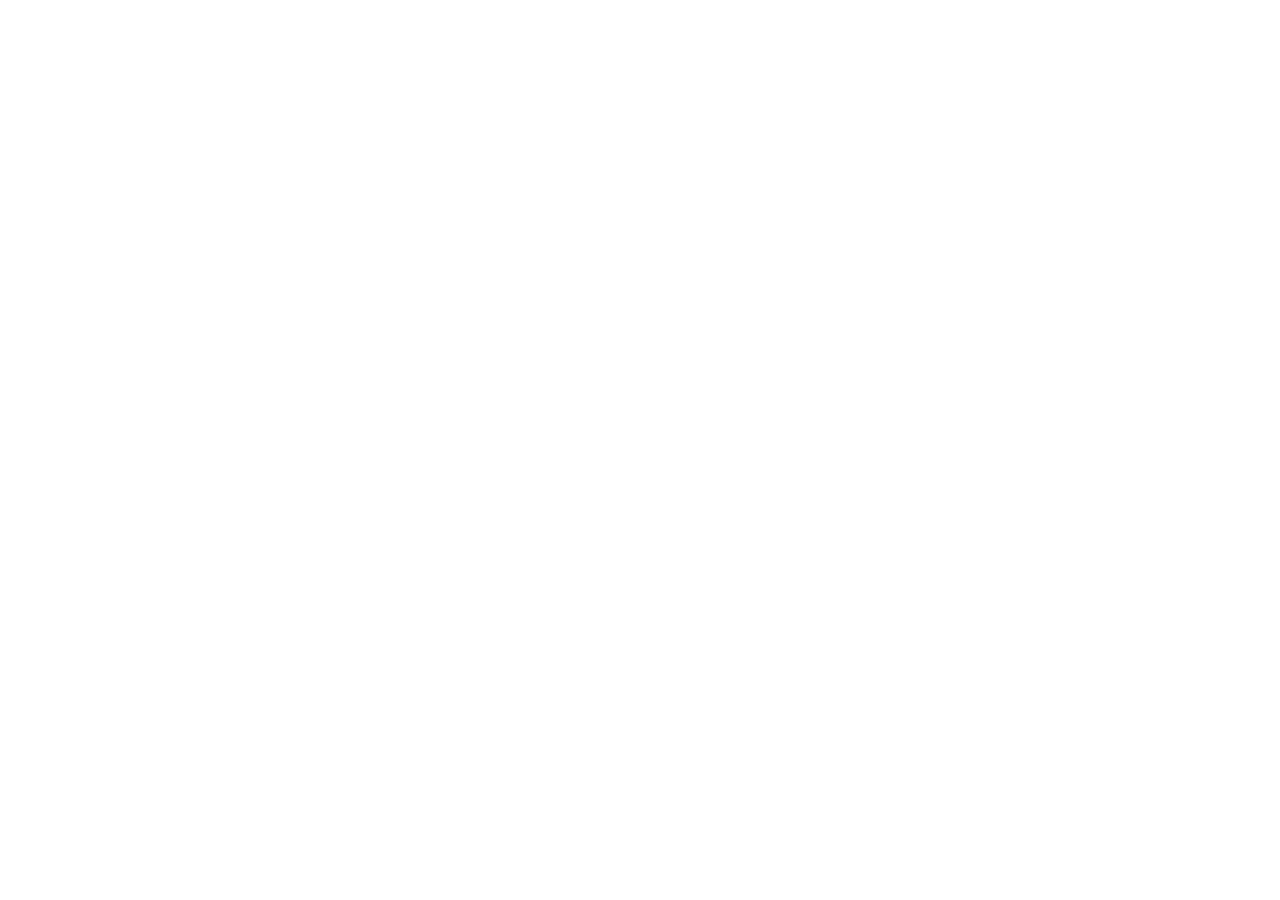
==== docs/study/index.html @ c3af4f69 "Create the Study Desk entry page" ====
<!doctype html>
<html lang="en">
<head>
  <meta charset="utf-8">
  <meta name="viewport" content="width=device-width,initial-scale=1">
  <meta name="referrer" content="strict-origin-when-cross-origin">
  <title>Study Desk · Integem Camp Labs</title>
  <link rel="stylesheet" href="../camp.css">
  <script src="../config.js" defer></script>
  <script type="module" src="../study.js"></script>
</head>
<body class="study">
  <header id="mast"></header>
  <main id="app" tabindex="-1"></main>
  <noscript>Enable JavaScript to open Study Desk. <a href="../">Course home</a></noscript>
</body>
</html>
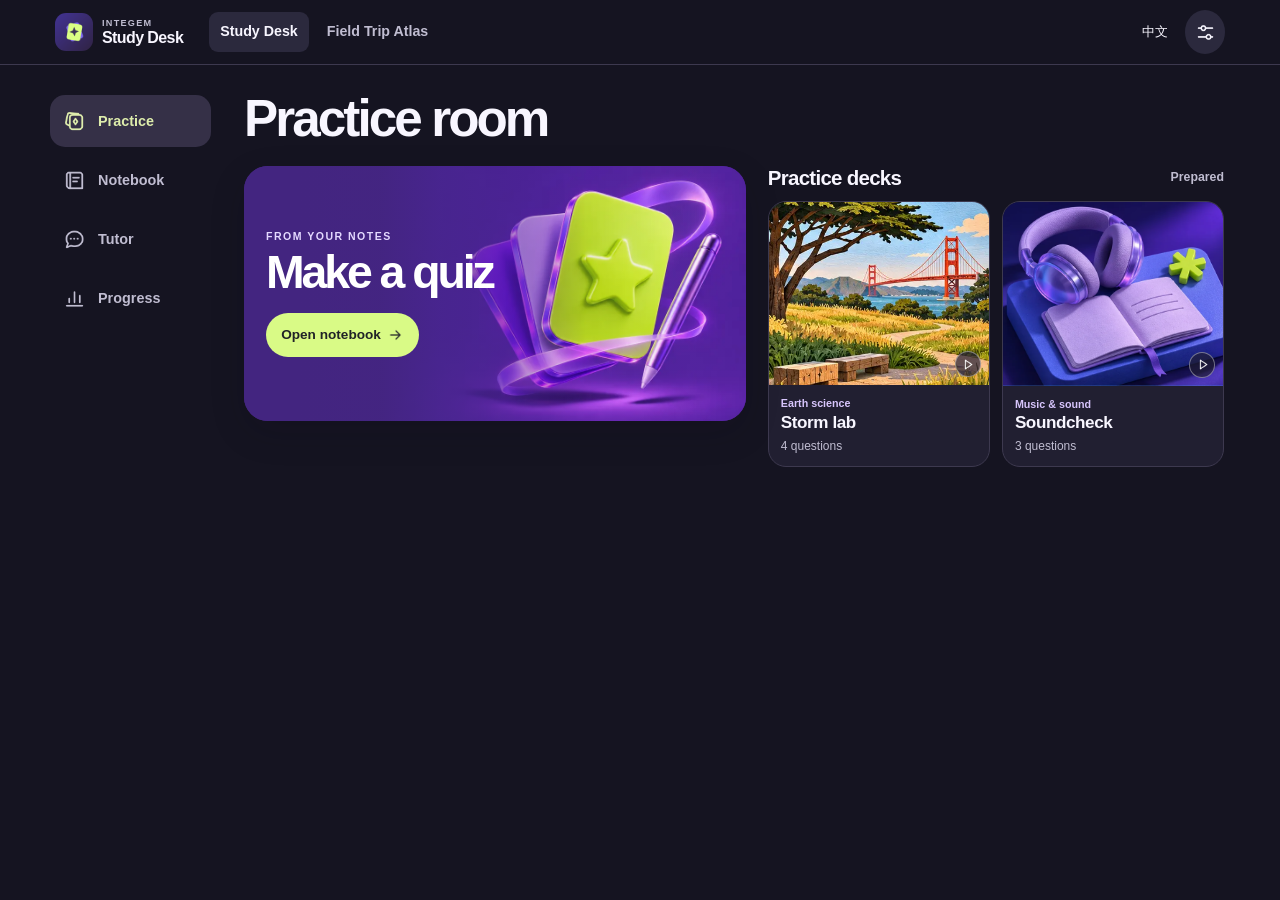
==== commit 265c41dd: "Set up the Study Desk mobile launch page" ====
--- a/docs/study/index.html
+++ b/docs/study/index.html
@@ -2,12 +2,20 @@
 <html lang="en">
 <head>
   <meta charset="utf-8">
-  <meta name="viewport" content="width=device-width,initial-scale=1">
+  <meta name="viewport" content="width=device-width,initial-scale=1,viewport-fit=cover">
   <meta name="referrer" content="strict-origin-when-cross-origin">
   <title>Study Desk · Integem Camp Labs</title>
+  <meta name="theme-color" content="#151421">
+  <meta name="description" content="A notebook, quiz and evidence-based study tutor for teens.">
+  <meta name="apple-mobile-web-app-capable" content="yes">
+  <meta name="apple-mobile-web-app-title" content="Study Desk">
+  <link rel="icon" type="image/png" href="../study-icon-192.png">
+  <link rel="apple-touch-icon" href="../study-icon-192.png">
+  <link rel="manifest" href="../study.webmanifest">
   <link rel="stylesheet" href="../camp.css">
+  <link rel="stylesheet" href="../mobile.css" data-app-style>
   <script src="../config.js" defer></script>
-  <script type="module" src="../study.js"></script>
+  <script type="module" src="../study.js?v=pocket1"></script>
 </head>
 <body class="study">
   <header id="mast"></header>
--- a/docs/camp.css
+++ b/docs/camp.css
@@ -0,0 +1,1429 @@
+* {
+  box-sizing: border-box;
+}
+[hidden] {
+  display: none !important;
+}
+:root {
+  color-scheme: light;
+  --page: #fbfaf8;
+  --panel: #fff;
+  --surface: #f4f3f0;
+  --ink: #24252d;
+  --muted: #575b66;
+  --line: #dcdce1;
+  --accent: #b6324c;
+  --on-accent: #fff;
+  --tint: #fceaf0;
+  --field: #fff;
+  --display: Inter, Geist, "Segoe UI", "Helvetica Neue", Arial, sans-serif;
+  --shadow: 0 5px 24px #2523320b;
+  font-family: var(--display);
+  font-synthesis: none;
+}
+body {
+  margin: 0;
+  background: var(--page);
+  color: var(--ink);
+  font-size: 16px;
+  line-height: 1.5;
+  -webkit-font-smoothing: antialiased;
+}
+body.study {
+  color-scheme: dark;
+  --page: #16171f;
+  --panel: #21232e;
+  --surface: #292b38;
+  --ink: #f6f4ff;
+  --muted: #bab9cd;
+  --line: #404151;
+  --accent: #c7b6ff;
+  --on-accent: #272036;
+  --tint: #383249;
+  --field: #191b24;
+  --shadow: 0 5px 24px #06081314;
+}
+body.travel {
+  --page: #fcfbf8;
+  --surface: #f6f4ef;
+}
+a {
+  color: inherit;
+  text-underline-offset: 0.22em;
+}
+a:hover {
+  text-decoration: underline;
+}
+h1,
+h2,
+h3,
+p,
+figure {
+  margin: 0;
+}
+h1,
+h2,
+h3 {
+  line-height: 1.14;
+  letter-spacing: -0.038em;
+  text-wrap: balance;
+}
+h1 {
+  font-size: clamp(2.6rem, 5.9vw, 5rem);
+  font-weight: 755;
+  letter-spacing: -0.062em;
+}
+h2 {
+  font-size: clamp(1.3rem, 2.1vw, 1.72rem);
+  font-weight: 715;
+}
+h3 {
+  font-size: 1.15rem;
+  font-weight: 685;
+}
+button,
+input,
+textarea,
+select {
+  font: inherit;
+}
+button,
+summary,
+select {
+  cursor: pointer;
+}
+button {
+  min-height: 42px;
+  background: var(--surface);
+  color: var(--ink);
+  border: 1px solid var(--line);
+  border-radius: 11px;
+  padding: 0.55rem 0.95rem;
+  font-size: 0.91rem;
+  font-weight: 620;
+  line-height: 1.25;
+}
+button:enabled:hover {
+  border-color: var(--muted);
+  filter: brightness(0.97);
+}
+button:disabled {
+  cursor: default;
+  opacity: 0.55;
+}
+button.primary,
+.map-add {
+  background: var(--accent);
+  color: var(--on-accent);
+  border-color: transparent;
+}
+button.primary:enabled:hover,
+.map-add:enabled:hover {
+  border-color: transparent;
+  filter: brightness(0.94);
+}
+button.text-btn {
+  background: transparent;
+  border-color: transparent;
+}
+button.text-btn:enabled:hover {
+  border-color: transparent;
+  text-decoration: underline;
+}
+:focus-visible {
+  outline: 3px solid #386dcf;
+  outline-offset: 3px;
+}
+.study :focus-visible {
+  outline-color: #ccbcff;
+}
+input,
+textarea,
+select {
+  color: var(--ink);
+  background: var(--field);
+  border: 1px solid var(--line);
+  border-radius: 11px;
+  min-width: 0;
+  width: 100%;
+  padding: 0.66rem 0.8rem;
+  min-height: 44px;
+  line-height: 1.4;
+  font-size: 1rem;
+}
+textarea {
+  resize: vertical;
+}
+main {
+  max-width: 1232px;
+  margin: 0 auto;
+  padding: 28px 40px 80px;
+}
+main:focus {
+  outline: none;
+}
+#mast {
+  border-bottom: 1px solid var(--line);
+  background: var(--panel);
+}
+.mast-inner {
+  max-width: 1232px;
+  min-height: 68px;
+  padding: 10px 40px;
+  margin: auto;
+  display: flex;
+  align-items: center;
+  gap: 26px;
+}
+.brand,
+.mast-inner nav a,
+.course {
+  text-decoration: none;
+}
+.brand {
+  display: inline-flex;
+  align-items: center;
+  gap: 7px;
+  white-space: nowrap;
+  font-weight: 760;
+  font-size: 1.06rem;
+  letter-spacing: -0.04em;
+}
+.brand:hover,
+.course:hover {
+  text-decoration: none;
+}
+.brand span {
+  font-weight: 510;
+  color: var(--muted);
+}
+.sigil {
+  width: 27px;
+  height: 27px;
+  border-radius: 9px;
+  background: #6451b6;
+  display: inline-grid;
+  place-items: center;
+  transform: rotate(-5deg);
+  margin-right: 2px;
+}
+.sigil::before {
+  content: "";
+  width: 14px;
+  height: 14px;
+  background: #f5f2be;
+  clip-path: polygon(
+    50% 0,
+    64% 34%,
+    100% 50%,
+    64% 63%,
+    50% 100%,
+    36% 63%,
+    0 50%,
+    36% 34%
+  );
+}
+.study .sigil {
+  background: #c1adfb;
+}
+.study .sigil::before {
+  background: #30234b;
+}
+.mast-inner nav {
+  display: flex;
+  align-items: center;
+  gap: 7px;
+}
+.mast-inner nav a {
+  display: flex;
+  align-items: center;
+  min-height: 40px;
+  padding: 5px 11px;
+  font-size: 0.89rem;
+  font-weight: 600;
+  color: var(--muted);
+  border-radius: 9px;
+}
+.mast-inner nav a[aria-current="page"] {
+  color: var(--ink);
+  background: var(--surface);
+}
+.mast-inner nav a:hover {
+  color: var(--ink);
+}
+.toolbar {
+  margin-left: auto;
+  display: flex;
+  align-items: center;
+  gap: 7px;
+}
+.toolbar button {
+  background: transparent;
+  min-height: 40px;
+  padding: 0.45rem 0.85rem;
+}
+.toolbar .language {
+  border-color: transparent;
+}
+.skip {
+  position: absolute;
+  left: 1rem;
+  top: -8rem;
+  z-index: 12;
+  background: var(--panel);
+  padding: 10px;
+}
+.skip:focus {
+  top: 0.5rem;
+}
+.hero {
+  display: grid;
+  grid-template-columns: 1.06fr 1fr;
+  isolation: isolate;
+  position: relative;
+  overflow: hidden;
+  align-items: stretch;
+  min-height: 230px;
+  border-radius: 24px;
+}
+.hero-copy {
+  align-self: center;
+  padding: 32px clamp(24px, 4vw, 56px);
+  z-index: 1;
+}
+.hero .intro {
+  line-height: 1.52;
+  max-width: 32em;
+  margin-top: 12px;
+  font-size: clamp(0.99rem, 1.5vw, 1.13rem);
+}
+.eyebrow,
+.place-meta {
+  font-size: 0.7rem;
+  letter-spacing: 0.13em;
+  font-weight: 730;
+  line-height: 1.4;
+}
+.hero .eyebrow {
+  margin-bottom: 12px;
+}
+.hero-picture {
+  position: relative;
+  min-width: 0;
+  overflow: hidden;
+}
+.hero-image {
+  height: 100%;
+  width: 100%;
+  display: block;
+  position: absolute;
+  inset: 0;
+  object-fit: cover;
+  object-position: center;
+}
+.study-hero {
+  background: #302655;
+  color: #fff;
+}
+.study-hero .eyebrow {
+  color: #d8cbff;
+}
+.study-hero .intro {
+  color: #e3dbf1;
+}
+.study-hero .hero-image {
+  object-position: 50% 54%;
+  mask-image: linear-gradient(90deg, transparent 0, #000 18%);
+}
+.travel-hero {
+  background: #f6ebdd;
+  color: #302820;
+}
+.travel-hero .eyebrow {
+  color: #775138;
+}
+.travel-hero .intro {
+  color: #55483e;
+}
+.travel-hero .hero-image {
+  mask-image: linear-gradient(90deg, transparent 0, #000 15%);
+  object-position: 50% 55%;
+}
+.city-caption {
+  position: absolute;
+  right: 16px;
+  bottom: 12px;
+  color: #fff;
+  background: #292c3de0;
+  border-radius: 20px;
+  padding: 5px 12px;
+  font-size: 0.74rem;
+  font-weight: 650;
+}
+.home-intro {
+  padding: 32px 0 28px;
+}
+.home-intro h1 {
+  color: #292635;
+  font-size: clamp(3rem, 6.5vw, 5.4rem);
+}
+.home-intro .intro {
+  color: var(--muted);
+  font-size: clamp(1rem, 2vw, 1.22rem);
+  max-width: 37em;
+  margin-top: 10px;
+}
+.course-grid {
+  display: grid;
+  grid-template-columns: repeat(2, minmax(0, 1fr));
+  gap: 24px;
+}
+.course {
+  display: flex;
+  flex-direction: column;
+  overflow: hidden;
+  border-radius: 22px;
+  border: 1px solid var(--line);
+  background: var(--panel);
+  box-shadow: var(--shadow);
+  transition: transform 0.18s ease, box-shadow 0.18s ease;
+}
+.course:hover {
+  transform: translateY(-3px);
+  box-shadow: 0 8px 24px #29263518;
+}
+.course-image {
+  aspect-ratio: 2.3;
+  overflow: hidden;
+}
+.course-image img {
+  display: block;
+  width: 100%;
+  height: 100%;
+  object-fit: cover;
+  object-position: 50% 49%;
+}
+.course-copy {
+  padding: 23px 26px 25px;
+  display: grid;
+  gap: 10px;
+  flex: 1;
+}
+.course-copy .eyebrow {
+  color: #6650a0;
+}
+.course.travel .eyebrow {
+  color: #9b4a37;
+}
+.course-copy h2 {
+  font-size: clamp(1.65rem, 3vw, 2.3rem);
+}
+.course-copy > p:not(.eyebrow) {
+  color: var(--muted);
+  max-width: 33em;
+}
+.course-action {
+  display: inline-flex;
+  gap: 9px;
+  align-items: center;
+  align-self: end;
+  font-size: 0.92rem;
+  font-weight: 680;
+  padding-top: 4px;
+}
+.course-action span {
+  font-size: 1.1rem;
+}
+.view-tabs {
+  display: flex;
+  gap: 5px;
+  align-items: center;
+  flex-wrap: wrap;
+}
+.view-tab {
+  display: inline-flex;
+  align-items: center;
+  justify-content: center;
+  gap: 8px;
+  min-height: 43px;
+  background: transparent;
+  border-color: transparent;
+  color: var(--muted);
+  border-radius: 11px;
+  white-space: nowrap;
+}
+.view-tab[aria-pressed="true"] {
+  background: var(--ink);
+  color: var(--panel);
+  border-color: transparent;
+}
+.study .view-tab[aria-pressed="true"] {
+  color: #e6dcff;
+  background: #353044;
+}
+.view-tab:enabled:hover {
+  border-color: var(--line);
+}
+.tab-icon {
+  font-size: 1.08em;
+  line-height: 1;
+  opacity: 0.9;
+}
+.study #app > .view-tabs {
+  margin: 22px 0 16px;
+}
+.study-workspace,
+.atlas-workspace {
+  display: grid;
+  grid-template-columns: repeat(2, minmax(0, 1fr));
+  gap: 20px;
+  align-items: start;
+}
+.study-workspace[data-view="tutor"],
+.study-workspace[data-view="record"] {
+  grid-template-columns: minmax(0, 820px);
+}
+.panel {
+  background: var(--panel);
+  border: 1px solid var(--line);
+  border-radius: 19px;
+  box-shadow: var(--shadow);
+  padding: clamp(18px, 2.6vw, 29px);
+  min-width: 0;
+  scroll-margin-top: 16px;
+}
+.panel > h2 {
+  margin-bottom: 19px;
+}
+.panel > .field,
+.panel > .stack,
+.panel > p.small {
+  margin-bottom: 12px;
+}
+.panel > .actions {
+  margin-top: 14px;
+}
+.stack {
+  display: grid;
+  gap: 12px;
+  align-content: start;
+  min-width: 0;
+}
+.stack > button,
+.panel > button {
+  justify-self: start;
+  margin-right: auto;
+}
+.field {
+  display: flex;
+  flex-direction: column;
+  gap: 7px;
+  min-width: 0;
+  font-weight: 610;
+  font-size: 0.87rem;
+}
+.field textarea,
+.field input,
+.field select {
+  font-weight: 400;
+}
+.field textarea:focus,
+.field input:focus {
+  border-color: var(--accent);
+}
+.actions,
+.row,
+.chips,
+.map-tools,
+.map-detail-actions {
+  display: flex;
+  gap: 8px;
+  align-items: center;
+  flex-wrap: wrap;
+}
+.split {
+  justify-content: space-between;
+}
+.small,
+.muted,
+.notice,
+.place-desc,
+.map-help {
+  color: var(--muted);
+  font-size: 0.91rem;
+  line-height: 1.55;
+}
+.notice {
+  margin-top: 10px;
+  font-weight: 530;
+  overflow-wrap: anywhere;
+}
+.notice:empty {
+  display: none;
+}
+.error {
+  color: #ad2445;
+}
+.study .error {
+  color: #ffa5b9;
+}
+.tag {
+  display: inline-flex;
+  justify-self: start;
+  align-self: start;
+  align-items: center;
+  border-radius: 20px;
+  padding: 4px 9px;
+  background: var(--tint);
+  color: var(--accent);
+  font-size: 0.76rem;
+  font-weight: 680;
+}
+.notes {
+  min-height: 252px;
+  line-height: 1.62;
+}
+.quiz-glyph {
+  width: 45px;
+  height: 45px;
+  display: grid;
+  place-items: center;
+  border-radius: 15px;
+  color: #dbcdff;
+  background: #423561;
+  font-size: 1.65rem;
+  font-weight: 750;
+}
+.study .stack h3 {
+  line-height: 1.36;
+}
+.quiz-progress {
+  display: flex;
+  align-items: center;
+  gap: 12px;
+  font-size: 0.8rem;
+  color: var(--muted);
+}
+progress {
+  height: 6px;
+  accent-color: var(--accent);
+  width: min(140px, 40%);
+  border: 0;
+  border-radius: 8px;
+  overflow: hidden;
+  background: var(--line);
+}
+progress::-webkit-progress-bar {
+  background: var(--line);
+}
+progress::-webkit-progress-value {
+  background: var(--accent);
+}
+.options,
+.review,
+.recent-rounds {
+  display: grid;
+  gap: 8px;
+}
+.option {
+  display: flex;
+  align-items: flex-start;
+  text-align: left;
+  gap: 12px;
+  background: var(--field);
+  line-height: 1.48;
+  font-weight: 500;
+}
+.option > span:first-child {
+  flex: none;
+  font-size: 0.8rem;
+  background: var(--surface);
+  border: 1px solid var(--line);
+  border-radius: 7px;
+  min-width: 25px;
+  height: 25px;
+  display: grid;
+  place-items: center;
+}
+.option[aria-pressed="true"] {
+  background: var(--tint);
+  border-color: var(--accent);
+}
+.option:disabled {
+  opacity: 0.9;
+}
+.option.correct {
+  background: #223d34;
+  border-color: #84c9a6;
+}
+.option.wrong {
+  background: #4a2b3c;
+  border-color: #e29ab2;
+}
+.note-block {
+  border-left: 3px solid var(--accent);
+  background: var(--tint);
+  border-radius: 0 11px 11px 0;
+  padding: 12px 14px;
+  font-size: 0.92rem;
+}
+.note-block p,
+.review-item p,
+.bubble p {
+  margin-top: 5px;
+}
+.note-block q {
+  display: block;
+  margin-top: 6px;
+  color: var(--muted);
+}
+.score {
+  font-size: clamp(2.1rem, 5vw, 3rem);
+  font-weight: 735;
+  letter-spacing: -0.06em;
+  color: var(--accent);
+}
+.review-item,
+.round-row {
+  border-top: 1px solid var(--line);
+  padding: 12px 0;
+  overflow-wrap: anywhere;
+}
+.review-item .note-block,
+.review-item button {
+  margin-top: 8px;
+}
+.round-row {
+  display: flex;
+  justify-content: space-between;
+  align-items: center;
+  gap: 10px;
+}
+.recent-rounds {
+  margin: 12px 0;
+}
+.thread {
+  max-height: 340px;
+  overflow: auto;
+  display: grid;
+  gap: 8px;
+}
+.thread:empty {
+  display: none;
+}
+.bubble {
+  border-radius: 12px;
+  background: var(--surface);
+  padding: 12px 15px;
+  white-space: pre-wrap;
+  overflow-wrap: anywhere;
+}
+.bubble strong {
+  font-size: 0.83rem;
+  color: var(--accent);
+}
+.bubble.user {
+  border-left: 3px solid var(--line);
+}
+.trip-controls {
+  margin: 16px 0 0;
+  background: var(--panel);
+  border: 1px solid var(--line);
+  border-radius: 19px;
+  box-shadow: var(--shadow);
+  overflow: hidden;
+}
+.trip-bar {
+  display: grid;
+  grid-template-columns: 1.2fr 1.05fr 0.75fr auto;
+  align-items: center;
+  gap: 18px;
+  padding: 12px 20px;
+}
+.trip-bar .field {
+  gap: 1px;
+  padding-right: 14px;
+  border-right: 1px solid var(--line);
+}
+.trip-bar .field > span {
+  font-size: 0.76rem;
+  letter-spacing: 0.01em;
+}
+.trip-bar select,
+.trip-bar input {
+  border: 1px solid transparent;
+  padding: 3px 4px 3px 0;
+  min-height: 36px;
+  border-radius: 4px;
+  background: transparent;
+  font-weight: 570;
+}
+.trip-bar .primary {
+  border-radius: 24px;
+  min-height: 46px;
+  padding: 0 23px;
+}
+.trip-brief {
+  border-top: 1px solid var(--line);
+}
+.trip-brief summary {
+  display: flex;
+  align-items: center;
+  gap: 10px;
+  font-size: 0.85rem;
+  padding: 10px 20px;
+  min-height: 44px;
+  list-style: none;
+}
+.trip-brief summary::-webkit-details-marker {
+  display: none;
+}
+.trip-brief summary::after {
+  content: "+";
+  margin-left: auto;
+  font-weight: 650;
+  font-size: 1.12rem;
+}
+.trip-brief[open] summary::after {
+  content: "−";
+}
+.trip-brief summary span {
+  color: var(--muted);
+}
+.brief-body {
+  display: grid;
+  grid-template-columns: 1.1fr 1fr;
+  gap: 22px;
+  padding: 5px 20px 18px;
+}
+.brief-body .actions {
+  margin-top: 8px;
+}
+.trip-controls > .notice {
+  margin: 0;
+  padding: 8px 20px 12px;
+}
+.chip {
+  min-height: 36px;
+  border-radius: 25px;
+  background: var(--panel);
+  padding: 5px 12px;
+}
+.chip.active,
+.chip[aria-pressed="true"] {
+  background: var(--tint);
+  border-color: var(--accent);
+  color: var(--accent);
+}
+.atlas-toolbar {
+  display: flex;
+  align-items: center;
+  justify-content: space-between;
+  gap: 12px;
+  margin: 19px 0 14px;
+}
+.day-picker {
+  display: flex;
+  flex-direction: row;
+  align-items: center;
+  gap: 8px;
+  color: var(--muted);
+  font-size: 0.78rem;
+}
+.day-picker select {
+  width: auto;
+  font-size: 0.83rem;
+  color: var(--ink);
+  padding: 0.5rem;
+  min-height: 40px;
+}
+.atlas-workspace {
+  grid-template-columns: minmax(0, 1.03fr) minmax(0, 1fr);
+}
+.atlas-workspace[data-view="map"],
+.atlas-workspace[data-view="weather"] {
+  grid-template-columns: minmax(0, 1fr);
+}
+.places {
+  display: grid;
+  gap: 0;
+}
+.place {
+  display: grid;
+  grid-template-columns: 36px minmax(0, 1fr);
+  align-items: start;
+  gap: 12px;
+  padding: 16px 0;
+  border-top: 1px solid var(--line);
+}
+.place:first-child {
+  border-top: 0;
+  padding-top: 0;
+}
+.place:last-child {
+  padding-bottom: 0;
+}
+.place-letter {
+  margin-top: 2px;
+  width: 35px;
+  height: 38px;
+  border-radius: 12px;
+  display: grid;
+  place-items: center;
+  font-weight: 725;
+  font-size: 1.05rem;
+}
+.tone-0 {
+  background: #fbe4d8;
+  color: #884125;
+}
+.tone-1 {
+  background: #e7e0fa;
+  color: #534286;
+}
+.tone-2 {
+  background: #dcece3;
+  color: #345b43;
+}
+.tone-3 {
+  background: #dceaf3;
+  color: #325770;
+}
+.place-meta {
+  text-transform: uppercase;
+  font-size: 0.65rem;
+  letter-spacing: 0.085em;
+  color: var(--muted);
+}
+.place h3,
+.map-inspector h3 {
+  margin: 3px 0 6px;
+}
+.place-desc {
+  font-size: 0.88rem;
+}
+.place .actions {
+  margin-top: 8px;
+  gap: 4px 9px;
+}
+.place .actions button,
+.map-tool {
+  font-size: 0.8rem;
+  min-height: 36px;
+  padding: 5px 10px;
+}
+.place .actions a,
+.map-inspector a {
+  font-size: 0.81rem;
+  color: var(--muted);
+  font-weight: 580;
+}
+.add-place {
+  border-color: var(--line);
+  background: var(--surface);
+}
+.add-place:disabled,
+.map-add:disabled {
+  opacity: 0.85;
+  background: #e0eee5;
+  color: #346146;
+  border-color: transparent;
+}
+.weather-days {
+  display: grid;
+  grid-template-columns: repeat(auto-fit, minmax(min(220px, 100%), 1fr));
+  gap: 12px;
+}
+.day-card {
+  padding: 16px 17px;
+  border-radius: 13px;
+  border: 1px solid var(--line);
+  background: var(--surface);
+}
+.weather-period {
+  padding-top: 9px;
+  margin-top: 9px;
+  border-top: 1px solid var(--line);
+}
+.weather-period strong {
+  font-size: 1.05rem;
+}
+.day-card > strong {
+  font-size: 0.82rem;
+}
+.itinerary {
+  display: grid;
+  gap: 20px;
+}
+.day-title {
+  font-size: 1.06rem;
+  margin-bottom: 8px;
+}
+.stop {
+  padding: 12px 13px;
+  background: var(--surface);
+  border: 1px solid var(--line);
+  border-radius: 11px;
+  margin: 7px 0;
+}
+.stop .actions {
+  margin-top: 6px;
+}
+.stop .actions button {
+  min-width: 37px;
+  min-height: 36px;
+  padding: 4px 9px;
+}
+.map-panel {
+  padding: 0;
+  overflow: hidden;
+}
+.map-head,
+.map-place-top,
+.map-credit {
+  display: flex;
+  justify-content: space-between;
+  align-items: center;
+  gap: 8px;
+}
+.map-head {
+  padding: 16px 18px;
+}
+.map-tools {
+  gap: 5px;
+}
+.map-tool {
+  border-radius: 20px;
+}
+.map-scene {
+  position: relative;
+  height: clamp(310px, 32vw, 420px);
+  overflow: hidden;
+  background-color: #e4ece7;
+  background-image: linear-gradient(35deg, #c9dbd050 1px, transparent 1px),
+    linear-gradient(125deg, #b6cec050 1px, transparent 1px);
+  background-size: 25px 25px;
+}
+.atlas-workspace[data-view="map"] .map-scene {
+  height: clamp(340px, 47vh, 560px);
+}
+.atlas-map-surface {
+  position: absolute;
+  inset: 0;
+  overflow: hidden;
+  touch-action: none;
+  cursor: grab;
+  isolation: isolate;
+}
+.atlas-map-surface:focus-visible {
+  outline-offset: -3px;
+}
+.atlas-map-surface.dragging {
+  cursor: grabbing;
+}
+.map-tiles,
+.map-lines,
+.map-pins {
+  position: absolute;
+  inset: 0;
+  width: 100%;
+  height: 100%;
+  pointer-events: none;
+  overflow: hidden;
+}
+.map-tiles img {
+  position: absolute;
+  left: 0;
+  top: 0;
+  width: 256px;
+  height: 256px;
+  max-width: none;
+  user-select: none;
+}
+.visit-path {
+  fill: none;
+  stroke: #a92e50;
+  stroke-width: 3;
+  stroke-dasharray: 7 6;
+  stroke-linejoin: round;
+}
+.pin-leader {
+  stroke: #4a3642;
+  stroke-width: 1.7;
+}
+.pin-anchor {
+  fill: #463740;
+  stroke: white;
+  stroke-width: 1.3;
+}
+.atlas-pin {
+  position: absolute;
+  pointer-events: auto;
+  transform: translate(-50%, -50%);
+  min-width: 34px;
+  width: 34px;
+  min-height: 34px;
+  height: 34px;
+  border-radius: 50%;
+  background: #fff;
+  color: #302b39;
+  border: 2px solid #49384b;
+  box-shadow: 0 2px 7px #211b3044;
+  padding: 0;
+  font-size: 0.92rem;
+  font-weight: 750;
+}
+.atlas-pin.planned {
+  background: #9d2b4b;
+  color: white;
+  border-color: #fff;
+}
+.atlas-pin[aria-pressed="true"] {
+  box-shadow: 0 0 0 4px #f4ca52, 0 2px 7px #25233170;
+  z-index: 2;
+}
+.map-zoom {
+  position: absolute;
+  right: 10px;
+  top: 10px;
+  display: grid;
+  gap: 1px;
+}
+.zoom-btn,
+.map-close {
+  background: #fff;
+  color: #242332;
+  min-width: 39px;
+  min-height: 39px;
+  padding: 0;
+  box-shadow: 0 2px 6px #17121c20;
+  font-size: 1.22rem;
+}
+.map-status {
+  position: absolute;
+  left: 8px;
+  right: 58px;
+  bottom: 8px;
+  display: flex;
+  gap: 6px;
+  align-items: center;
+  width: fit-content;
+  max-width: calc(100% - 65px);
+  border-radius: 9px;
+  padding: 5px 8px;
+  background: #fff;
+  color: #34303a;
+  box-shadow: 0 1px 6px #22182926;
+  font-size: 0.74rem;
+}
+.map-retry {
+  min-height: 30px;
+  flex: none;
+  padding: 4px 7px;
+  font-size: 0.74rem;
+}
+.map-credit {
+  font-size: 0.69rem;
+  color: #4e535b;
+  padding: 5px 11px;
+  background: #f4f5f0;
+}
+.map-inspector {
+  padding: 12px 18px 16px;
+}
+.map-inspector .map-close {
+  box-shadow: none;
+  border: 0;
+  color: var(--muted);
+}
+.map-detail-actions {
+  margin-top: 6px;
+  gap: 12px;
+}
+.map-help {
+  font-size: 0.85rem;
+}
+.ai-dialog {
+  background: var(--panel);
+  border: 1px solid var(--line);
+  color: var(--ink);
+  border-radius: 19px;
+  padding: clamp(18px, 3vw, 28px);
+  width: min(480px, calc(100% - 24px));
+  min-width: 0;
+  max-height: calc(100dvh - 20px);
+  margin: auto;
+  box-shadow: 0 15px 70px #1113;
+  overflow: auto;
+}
+.ai-dialog::backdrop {
+  background: #13132192;
+}
+.ai-dialog form {
+  display: grid;
+  gap: 11px;
+}
+.ai-dialog .notice {
+  margin: 0;
+}
+@media (min-width: 1000px) {
+  .atlas-workspace:not([data-view="map"]) .map-panel {
+    position: sticky;
+    top: 14px;
+  }
+}
+@media (max-width: 880px) {
+  main {
+    padding: 20px 22px 60px;
+  }
+  .mast-inner {
+    padding-inline: 22px;
+    gap: 12px;
+  }
+  .hero {
+    min-height: 205px;
+  }
+  .hero-copy {
+    padding: 27px;
+  }
+  .study-workspace,
+  .atlas-workspace {
+    gap: 14px;
+  }
+  .atlas-toolbar {
+    flex-wrap: wrap;
+  }
+  .atlas-workspace:not([data-view="map"]) .map-panel {
+    display: none;
+  }
+  .atlas-workspace {
+    grid-template-columns: minmax(0, 1fr);
+  }
+  .course-copy {
+    padding: 20px;
+  }
+  .map-scene {
+    height: 360px;
+  }
+}
+@media (max-width: 690px) {
+  .mast-inner {
+    gap: 8px;
+    flex-wrap: wrap;
+    padding: 8px 16px;
+    min-height: 56px;
+  }
+  .mast-inner nav {
+    order: 3;
+    width: 100%;
+    gap: 5px;
+  }
+  .mast-inner nav a {
+    font-size: 0.8rem;
+    min-height: 32px;
+    padding: 3px 9px;
+  }
+  .toolbar button {
+    min-height: 38px;
+    font-size: 0.84rem;
+    padding: 0.4rem 0.58rem;
+  }
+  main {
+    padding: 15px 14px 48px;
+  }
+  .hero {
+    grid-template-columns: 1.2fr 0.8fr;
+    min-height: 165px;
+    border-radius: 18px;
+  }
+  .hero-copy {
+    padding: 19px 0 19px 17px;
+  }
+  .hero h1 {
+    font-size: clamp(2rem, 7vw, 3rem);
+  }
+  .hero .eyebrow {
+    font-size: 0.58rem;
+    letter-spacing: 0.09em;
+    margin-bottom: 7px;
+  }
+  .hero .intro {
+    font-size: 0.87rem;
+    line-height: 1.42;
+    margin-top: 7px;
+  }
+  .city-caption {
+    bottom: 7px;
+    right: 6px;
+    font-size: 0.59rem;
+    padding: 3px 6px;
+  }
+  .home-intro {
+    padding: 14px 2px 21px;
+  }
+  .course-grid,
+  .study-workspace,
+  .brief-body {
+    grid-template-columns: minmax(0, 1fr);
+  }
+  .course-grid {
+    gap: 15px;
+  }
+  .course-image {
+    aspect-ratio: 2.5;
+  }
+  .course-copy {
+    padding: 17px 19px;
+    gap: 6px;
+  }
+  .study #app > .view-tabs {
+    margin: 12px 0;
+  }
+  .view-tabs {
+    gap: 2px;
+  }
+  .view-tab {
+    min-height: 44px;
+    padding: 0.5rem 0.62rem;
+    gap: 5px;
+    font-size: 0.83rem;
+  }
+  .notes {
+    min-height: 170px;
+    max-height: 350px;
+  }
+  .panel {
+    border-radius: 15px;
+    padding: 17px;
+  }
+  .panel > h2 {
+    margin-bottom: 13px;
+  }
+  .panel:has(.map-scene) {
+    padding: 0;
+  }
+  .atlas-toolbar {
+    margin: 12px 0 9px;
+    gap: 6px;
+  }
+  .day-picker {
+    justify-content: flex-end;
+    width: 100%;
+  }
+  .day-picker select {
+    min-height: 44px;
+  }
+  .trip-controls {
+    margin-top: 10px;
+    border-radius: 15px;
+  }
+  .trip-bar {
+    grid-template-columns: minmax(0, 1fr) minmax(0, 1fr);
+    gap: 7px 10px;
+    padding: 10px 13px;
+  }
+  .trip-bar .field {
+    padding-right: 0;
+    border: 0;
+  }
+  .trip-bar select,
+  .trip-bar input {
+    min-height: 40px;
+    font-size: 0.95rem;
+  }
+  .trip-bar .primary {
+    min-height: 44px;
+    padding: 5px 10px;
+    font-size: 0.9rem;
+  }
+  .trip-brief summary {
+    padding: 8px 13px;
+    gap: 8px;
+  }
+  .trip-brief summary span {
+    font-size: 0.76rem;
+  }
+  .brief-body {
+    padding: 3px 13px 15px;
+    gap: 12px;
+  }
+  .trip-controls > .notice {
+    padding-inline: 13px;
+  }
+  .place .actions {
+    gap: 2px 6px;
+  }
+  .place .actions button,
+  .place .actions a,
+  .map-tool,
+  .map-detail-actions button,
+  .stop .actions button,
+  .zoom-btn,
+  .map-close {
+    min-height: 44px;
+  }
+  .place .actions a {
+    display: inline-flex;
+    align-items: center;
+  }
+  .map-head {
+    padding: 10px 12px;
+  }
+  .map-tools {
+    flex-wrap: nowrap;
+  }
+  .map-tool {
+    padding: 3px 9px;
+  }
+  .map-inspector {
+    padding: 10px 13px;
+  }
+  .atlas-workspace[data-view="map"] .map-scene {
+    height: clamp(285px, 43dvh, 410px);
+  }
+  .ai-dialog input,
+  .ai-dialog textarea {
+    font-size: 16px;
+  }
+  .atlas-pin::after {
+    content: "";
+    position: absolute;
+    inset: -5px;
+    border-radius: 50%;
+  }
+  .actions > button,
+  .chip {
+    min-height: 44px;
+  }
+  .weather-days {
+    grid-template-columns: minmax(0, 1fr);
+  }
+}
+@media (max-width: 365px) {
+  .tab-icon {
+    display: none;
+  }
+  .hero-copy {
+    padding-left: 12px;
+  }
+  .hero .eyebrow {
+    letter-spacing: 0;
+  }
+  .place {
+    grid-template-columns: 27px minmax(0, 1fr);
+    gap: 8px;
+  }
+  .place-letter {
+    width: 27px;
+    height: 31px;
+  }
+  .map-head {
+    padding-inline: 9px;
+  }
+}
+@media (prefers-reduced-motion: reduce) {
+  * {
+    scroll-behavior: auto !important;
+    transition: none !important;
+  }
+}
--- a/docs/mobile.css
+++ b/docs/mobile.css
@@ -0,0 +1,1409 @@
+/* Mobile app layout. Shared input, map and accessibility styles are in camp.css. */
+:root {
+  --dock: 72px;
+  --safe-bottom: env(safe-area-inset-bottom, 0px);
+  --ease: cubic-bezier(0.22, 0.65, 0.35, 1);
+}
+body.study {
+  --page: #151421;
+  --panel: #211f31;
+  --surface: #2b293d;
+  --ink: #f8f6ff;
+  --muted: #c0bdd1;
+  --line: #3d394f;
+  --accent: #c3adff;
+  --tint: #352e49;
+  --field: #1a1827;
+  --lime: #d9fa86;
+}
+body.travel {
+  --page: #fffaf5;
+  --panel: #fffdfa;
+  --surface: #f4eee6;
+  --ink: #292630;
+  --muted: #605b62;
+  --line: #e4dcd5;
+  --accent: #a93049;
+  --tint: #fae7e8;
+  --field: #fffdfa;
+}
+.glyph {
+  display: inline-block;
+  flex-shrink: 0;
+  width: 21px;
+  height: 21px;
+  background: currentColor;
+  mask-image: url("./app-glyphs.png");
+  mask-size: var(--glyph-size) 100%;
+  mask-position: var(--glyph-x) center;
+  mask-repeat: no-repeat;
+  -webkit-mask-image: url("./app-glyphs.png");
+  -webkit-mask-size: var(--glyph-size) 100%;
+  -webkit-mask-position: var(--glyph-x) center;
+  -webkit-mask-repeat: no-repeat;
+}
+button:has(> .glyph) {
+  display: inline-flex;
+  align-items: center;
+  justify-content: center;
+  gap: 7px;
+}
+button,
+select,
+a,
+summary {
+  -webkit-tap-highlight-color: transparent;
+}
+button:not(:disabled):active {
+  transform: translateY(1px);
+}
+body:is(.travel, .study) button {
+  min-height: 44px;
+}
+.brand-name {
+  display: grid;
+  gap: 0;
+  line-height: 1.08;
+}
+.brand-name strong {
+  color: var(--ink);
+  font-family: var(--display);
+  font-size: 1rem;
+  font-weight: 720;
+  letter-spacing: -0.037em;
+}
+.brand-name small {
+  font-size: 0.57rem;
+  line-height: 1.25;
+  letter-spacing: 0.14em;
+  font-weight: 700;
+  color: var(--muted);
+}
+.app-badge {
+  width: 35px;
+  height: 35px;
+  border-radius: 11px;
+  display: block;
+}
+#mast {
+  position: sticky;
+  top: 0;
+  padding-top: env(safe-area-inset-top, 0px);
+  z-index: 14;
+  background: var(--page);
+  border-bottom-color: transparent;
+}
+.mast-inner {
+  min-height: 58px;
+  padding: 7px clamp(15px, 4vw, 24px);
+  gap: 10px;
+  flex-wrap: nowrap;
+}
+.mast-inner .brand {
+  gap: 9px;
+}
+.mast-inner .course-nav {
+  display: none;
+}
+.toolbar .icon-btn,
+.icon-btn {
+  height: 44px;
+  width: 44px;
+  min-height: 44px !important;
+  padding: 0;
+  border-radius: 50%;
+}
+.toolbar .language {
+  font-size: 0.82rem;
+  padding: 0.45rem 0.55rem;
+  min-height: 44px;
+}
+.toolbar .settings {
+  width: 40px;
+  height: 40px;
+  border: 0;
+  background: var(--surface);
+}
+body:is(.study, .travel) #app {
+  padding: 9px max(16px, env(safe-area-inset-right))
+    calc(var(--dock) + var(--safe-bottom) + 38px)
+    max(16px, env(safe-area-inset-left));
+  max-width: 760px;
+}
+body.study #app .study-workspace,
+body.travel #app .atlas-workspace {
+  display: block;
+  min-width: 0;
+}
+body:is(.study, .travel) #app:focus {
+  outline: none;
+}
+.app-tabs {
+  position: fixed;
+  bottom: 0;
+  inset-inline: 0;
+  z-index: 18;
+  display: grid;
+  grid-template-columns: repeat(4, minmax(0, 1fr));
+  align-items: center;
+  gap: 3px;
+  min-height: calc(var(--dock) + var(--safe-bottom));
+  padding: 7px max(8px, env(safe-area-inset-right))
+    calc(7px + var(--safe-bottom)) max(8px, env(safe-area-inset-left));
+  background: var(--panel);
+  border-top: 1px solid var(--line);
+  box-shadow: 0 -6px 22px #1713230c;
+}
+.dock-item:has(> .glyph) {
+  display: flex;
+  flex-direction: column;
+  align-items: center;
+  gap: 3px;
+  min-height: 52px;
+  width: 100%;
+  border: 0;
+  border-radius: 15px;
+  padding: 4px 2px;
+  color: var(--muted);
+  background: none;
+  font-size: 0.7rem;
+  font-weight: 610;
+  line-height: 1.3;
+}
+.dock-item .glyph {
+  width: 23px;
+  height: 23px;
+}
+.study .dock-item[aria-pressed="true"] {
+  background: #353047;
+  color: #deedac;
+}
+.travel .dock-item[aria-pressed="true"] {
+  background: #f7e4e6;
+  color: #8f223e;
+}
+.dock-item:enabled:hover {
+  background: var(--surface);
+  filter: none;
+}
+.page-title,
+.trip-view-head,
+.section-head,
+.runner-top {
+  display: flex;
+  align-items: center;
+  justify-content: space-between;
+  gap: 12px;
+}
+.page-title {
+  display: block;
+  margin: 4px 0 16px;
+}
+.page-title h1,
+.trip-view-head h1 {
+  font-size: clamp(2rem, 6.8vw, 3.2rem);
+  letter-spacing: -0.057em;
+  font-weight: 755;
+  line-height: 1.03;
+}
+.page-title > .small {
+  margin-top: 8px;
+}
+.section-head {
+  margin: 22px 1px 12px;
+}
+.section-head h2 {
+  font-size: 1.28rem;
+  font-weight: 700;
+  letter-spacing: -0.035em;
+}
+.section-head > span {
+  font-size: 0.77rem;
+  color: var(--muted);
+  font-weight: 600;
+}
+.kicker {
+  font-size: 0.66rem;
+  letter-spacing: 0.14em;
+  line-height: 1.45;
+  font-weight: 735;
+  text-transform: uppercase;
+}
+.focus-card,
+.atlas-cover {
+  position: relative;
+  isolation: isolate;
+  overflow: hidden;
+  border-radius: 24px;
+}
+.focus-card {
+  min-height: 197px;
+  display: flex;
+  align-items: center;
+  background: #49248c;
+  color: white;
+  box-shadow: 0 12px 35px #0f091d26;
+}
+.focus-card > img {
+  position: absolute;
+  inset: 0 0 0 auto;
+  width: 84%;
+  height: 100%;
+  z-index: -2;
+  object-fit: cover;
+  object-position: 60% 54%;
+}
+.focus-card::before {
+  content: "";
+  position: absolute;
+  inset: 0;
+  z-index: -1;
+  pointer-events: none;
+  background: linear-gradient(
+    90deg,
+    #432580 10%,
+    #432580f2 27%,
+    #46268bc4 39%,
+    #4a23911a 68%,
+    transparent
+  );
+}
+.focus-copy {
+  padding: 23px 19px;
+  width: 60%;
+}
+.focus-copy .kicker {
+  color: #e4d9ff;
+}
+.focus-copy h2 {
+  font-size: clamp(2.05rem, 8vw, 3.7rem);
+  letter-spacing: -0.066em;
+  line-height: 1.01;
+  margin: 5px 0 17px;
+}
+.lime-button {
+  border: 0;
+  color: #202327;
+  background: var(--lime);
+  border-radius: 24px;
+  font-size: 0.85rem;
+  font-weight: 730;
+  padding: 0.65rem 0.95rem;
+}
+.lime-button .glyph {
+  order: 2;
+  width: 16px;
+  height: 16px;
+}
+.resume-card {
+  width: 100%;
+  display: grid !important;
+  grid-template-columns: 42px minmax(0, 1fr) 22px;
+  gap: 12px !important;
+  align-items: center;
+  text-align: left;
+  padding: 11px 15px;
+  margin-top: 12px;
+  border: 1px solid var(--line);
+  border-radius: 17px;
+  background: var(--panel);
+}
+.resume-card > div:nth-child(2) {
+  display: grid;
+  gap: 2px;
+}
+.resume-card small {
+  color: var(--muted);
+  font-size: 0.77rem;
+  font-weight: 450;
+}
+.resume-glyph {
+  display: grid;
+  place-items: center;
+  border-radius: 12px;
+  width: 42px;
+  height: 42px;
+  color: var(--accent);
+  background: var(--tint);
+}
+.resume-card > .glyph {
+  width: 17px;
+  color: var(--muted);
+}
+.deck-grid {
+  display: grid;
+  grid-template-columns: 1fr 1fr;
+  gap: 12px;
+}
+.deck-card {
+  overflow: hidden;
+  display: flex;
+  flex-direction: column;
+  text-align: left;
+  padding: 0;
+  background: var(--panel);
+  border: 1px solid var(--line);
+  border-radius: 18px;
+  min-width: 0;
+}
+.deck-photo {
+  position: relative;
+  width: 100%;
+  aspect-ratio: 1.45;
+  overflow: hidden;
+}
+.deck-photo > img,
+.venue-open > img,
+.sheet-photo,
+.family-place > img,
+.candidate > img,
+.stop-title > img {
+  display: block;
+  object-fit: cover;
+}
+.deck-photo > img {
+  width: 100%;
+  height: 100%;
+}
+.deck-play {
+  position: absolute;
+  right: 8px;
+  bottom: 8px;
+  display: grid;
+  place-items: center;
+  width: 26px;
+  height: 26px;
+  color: white;
+  background: #211e36b3;
+  border: 1px solid #ffffff62;
+  border-radius: 50%;
+}
+.deck-play .glyph {
+  width: 13px;
+  height: 13px;
+}
+.deck-copy {
+  display: grid;
+  gap: 2px;
+  padding: 12px;
+  line-height: 1.22;
+}
+.deck-copy small {
+  color: #d7c5fc;
+  font-size: 0.67rem;
+  font-weight: 620;
+}
+.deck-copy strong {
+  font-size: 1.07rem;
+  letter-spacing: -0.025em;
+}
+.deck-copy span {
+  margin-top: 4px;
+  color: var(--muted);
+  font-size: 0.75rem;
+  font-weight: 460;
+}
+.notes-page,
+.runner,
+.tutor-page,
+.progress-page {
+  max-width: 750px;
+}
+.editor-panel .notes {
+  min-height: clamp(235px, 37dvh, 475px);
+  font-size: 1rem;
+  line-height: 1.6;
+}
+.editor-panel .field span {
+  font-size: 0.81rem;
+  color: var(--muted);
+}
+.note-tools {
+  margin: 9px 0 13px !important;
+}
+.editor-panel > .primary,
+.runner-footer .primary,
+.progress-page .subtle {
+  min-height: 49px;
+  border-radius: 14px;
+}
+.editor-panel > .primary {
+  width: 100%;
+  display: block;
+}
+.study .primary {
+  background: var(--lime);
+  color: #202226;
+  border: 0;
+  font-weight: 710;
+}
+.runner .stack {
+  gap: 13px;
+  margin: 0;
+}
+.runner-top {
+  gap: 6px;
+}
+.back-pill,
+.runner-top .text-btn {
+  min-height: 42px;
+  border-radius: 21px;
+  font-size: 0.8rem;
+  gap: 5px !important;
+}
+.runner-top .glyph {
+  width: 16px;
+  height: 16px;
+}
+.question-head {
+  padding: 7px 2px 2px;
+}
+.question-head .kicker {
+  color: var(--accent);
+  font-size: 0.65rem;
+}
+.question-head > p:nth-child(2) {
+  font-size: 0.84rem;
+  color: var(--muted);
+  margin-top: 4px;
+}
+.question-head h1 {
+  font-size: clamp(1.63rem, 6.6vw, 2.65rem);
+  line-height: 1.13;
+  letter-spacing: -0.045em;
+  margin: 18px 0 3px;
+}
+.round-track {
+  display: flex;
+  gap: 5px;
+  margin-top: 8px;
+}
+.round-track > i {
+  height: 5px;
+  background: var(--line);
+  border-radius: 5px;
+  flex: 1;
+}
+.round-track > i.done {
+  background: var(--lime);
+}
+.round-track > i.current {
+  background: var(--accent);
+}
+.runner .option {
+  gap: 12px;
+  align-items: center;
+  padding: 11px 13px;
+  min-height: 52px;
+  border-radius: 14px;
+  background: #211f30;
+  line-height: 1.32;
+  font-size: 0.96rem;
+}
+.runner .option > span:first-child {
+  border: 0;
+  min-width: 29px;
+  height: 29px;
+  border-radius: 9px;
+  display: grid;
+  place-items: center;
+  background: #343044;
+  color: #ddd6ed;
+  font-weight: 640;
+}
+.runner .option[aria-pressed="true"] {
+  background: #342d4a;
+  border-color: var(--accent);
+}
+.runner .option.correct {
+  background: #263d34;
+  border-color: #9bd5ad;
+}
+.runner .option.wrong {
+  background: #4a2b3c;
+  border-color: #d690a9;
+}
+.runner .option.used {
+  opacity: 0.55;
+}
+.runner .options {
+  gap: 8px;
+}
+.hint-card {
+  display: flex;
+  align-items: flex-start;
+  gap: 10px;
+  border: 1px solid #67577e;
+  border-radius: 14px;
+  background: #312a41;
+  padding: 12px;
+  color: #ecdfff;
+}
+.hint-card .glyph {
+  width: 19px;
+  height: 19px;
+  margin-top: 2px;
+}
+.hint-card strong {
+  font-size: 0.86rem;
+}
+.hint-card p {
+  margin-top: 2px;
+  font-size: 0.87rem;
+  line-height: 1.4;
+}
+.runner-footer {
+  display: flex;
+  align-items: stretch;
+  gap: 8px;
+}
+.runner-footer .primary {
+  flex: 1;
+}
+.note-block {
+  padding: 13px 15px;
+}
+.result-banner {
+  padding: 20px 22px;
+  border-radius: 19px;
+  background: linear-gradient(120deg, #403164, #322747);
+  border: 1px solid #514362;
+}
+.result-banner h1 {
+  font-size: clamp(1.85rem, 6vw, 2.7rem);
+  margin-top: 5px;
+}
+.result-banner .score {
+  color: var(--lime);
+  font-size: 3.35rem;
+  line-height: 1.15;
+  margin-top: 10px;
+}
+.result-banner p,
+.result-banner small {
+  color: #e0d9ec;
+}
+.result-banner small {
+  display: block;
+  margin-top: 5px;
+}
+.review-item > summary {
+  display: flex;
+  align-items: center;
+  gap: 9px;
+  min-height: 44px;
+  font-size: 0.93rem;
+  list-style: none;
+}
+.review-item summary::-webkit-details-marker {
+  display: none;
+}
+.review-item summary::after {
+  content: "+";
+  margin-left: auto;
+}
+.review-item[open] summary::after {
+  content: "−";
+}
+.review-item summary .glyph {
+  color: var(--accent);
+  width: 17px;
+  height: 17px;
+}
+.review-item .note-block {
+  margin-block: 9px;
+}
+.bubble {
+  max-width: 92%;
+  justify-self: start;
+  background: #322a45;
+}
+.bubble.user {
+  border: 0;
+  background: #302f3e;
+  justify-self: end;
+}
+.bubble p {
+  line-height: 1.48;
+  font-size: 0.94rem;
+}
+.tutor-card .thread {
+  max-height: 40dvh;
+}
+.tutor-card textarea {
+  min-height: 85px;
+}
+.source-text {
+  white-space: pre-wrap;
+  line-height: 1.65;
+}
+.atlas-cover {
+  min-height: 206px;
+  height: clamp(206px, 54vw, 296px);
+  display: flex;
+  align-items: flex-end;
+  background: #796755;
+  color: #fff;
+  border-radius: 24px;
+}
+.atlas-cover > img {
+  position: absolute;
+  inset: 0;
+  z-index: -2;
+  height: 100%;
+  width: 100%;
+  object-fit: cover;
+  object-position: 50% 48%;
+}
+.atlas-cover::before {
+  content: "";
+  position: absolute;
+  inset: 0;
+  z-index: -1;
+  background: linear-gradient(
+    180deg,
+    #17141b0a 20%,
+    #1916262e 42%,
+    #211b2bd9 100%
+  );
+}
+.atlas-cover-copy {
+  padding: 19px 20px;
+}
+.atlas-cover-copy h1 {
+  font-size: clamp(2.1rem, 8.7vw, 4.7rem);
+  line-height: 1.02;
+  letter-spacing: -0.058em;
+  margin: 3px 0 6px;
+}
+.atlas-cover-copy .kicker {
+  color: #fff0d8;
+}
+.atlas-cover-copy > p:last-child {
+  font-size: 0.86rem;
+  color: white;
+  font-weight: 580;
+}
+.cover-edit {
+  position: absolute;
+  right: 11px;
+  top: 11px;
+  border: 1px solid #fff8;
+  background: #fffaf1f5;
+  color: #3a3439;
+  border-radius: 30px;
+  padding: 0.4rem 0.72rem;
+  font-size: 0.79rem;
+  min-height: 38px !important;
+}
+.cover-edit .glyph {
+  width: 16px;
+  height: 16px;
+}
+.quick-actions {
+  display: grid;
+  grid-template-columns: 1.05fr 1fr;
+  gap: 9px;
+  margin-top: 12px;
+}
+.quick-actions button {
+  min-height: 48px !important;
+  border-radius: 16px;
+  box-shadow: 0 2px 6px #39242a07;
+  font-weight: 675;
+}
+.quick-actions .primary,
+.plan-actions .primary {
+  background: #a92f4d;
+}
+.weather-quick {
+  background: #edf1ef;
+  border-color: #dce4e0;
+  color: #374f4a;
+  font-size: 0.87rem;
+}
+.weather-quick > .glyph {
+  color: #796028;
+}
+.trip-view-head {
+  margin: 6px 0 16px;
+  align-items: flex-end;
+}
+.trip-view-head .kicker {
+  color: var(--muted);
+  margin-bottom: 5px;
+}
+.trip-view-head > .subtle {
+  border-radius: 22px;
+  font-size: 0.8rem;
+  padding: 6px 11px;
+  min-height: 40px !important;
+}
+.trip-view-head .glyph {
+  width: 16px;
+  height: 16px;
+}
+.day-rail,
+.place-filters {
+  display: flex;
+  align-items: center;
+  gap: 7px;
+  flex-wrap: wrap;
+}
+.day-rail {
+  padding: 0;
+  margin: 13px 0;
+}
+.day-chip {
+  display: inline-flex;
+  gap: 5px;
+  align-items: center;
+  background: transparent;
+  border: 1px solid var(--line);
+  color: var(--muted);
+  border-radius: 12px;
+  padding: 6px 11px;
+  font-size: 0.77rem;
+}
+.day-chip strong {
+  font-weight: 680;
+}
+.day-chip span {
+  font-size: 0.73rem;
+  font-weight: 470;
+}
+.day-chip[aria-pressed="true"] {
+  background: #342e36;
+  border-color: #342e36;
+  color: #fff;
+}
+body.travel #app > .notice {
+  margin: 7px 2px;
+  font-size: 0.82rem;
+}
+.places-panel .section-head {
+  margin: 18px 0 9px;
+}
+.place-filters {
+  gap: 6px;
+  margin-bottom: 11px;
+}
+.filter-chip {
+  border: 1px solid var(--line);
+  border-radius: 24px;
+  padding: 3px 13px;
+  font-size: 0.79rem;
+  background: var(--panel);
+  color: var(--muted);
+  min-height: 44px !important;
+}
+.filter-chip[aria-pressed="true"] {
+  background: var(--tint);
+  color: var(--accent);
+  border-color: #dcadba;
+}
+.places {
+  display: grid;
+  grid-template-columns: repeat(2, minmax(0, 1fr));
+  gap: 18px 11px;
+}
+.venue-card {
+  position: relative;
+  min-width: 0;
+}
+.venue-open {
+  width: 100%;
+  display: block;
+  text-align: left;
+  background: transparent;
+  border: 0;
+  border-radius: 16px;
+  padding: 0;
+  overflow: hidden;
+}
+.venue-open:enabled:hover {
+  filter: none;
+}
+.venue-open > img {
+  width: 100%;
+  aspect-ratio: 1.27;
+  height: auto;
+  border-radius: 16px;
+  object-position: 50% 48%;
+}
+.venue-copy {
+  padding: 8px 1px 2px;
+}
+.place-meta {
+  letter-spacing: 0.045em;
+  font-size: 0.65rem;
+}
+.venue-copy h3 {
+  font-size: 1.02rem;
+  line-height: 1.2;
+  letter-spacing: -0.026em;
+  text-wrap: initial;
+  margin: 2px 0;
+}
+.place-plus {
+  position: absolute;
+  top: 7px;
+  right: 7px;
+  min-width: 38px;
+  width: 38px;
+  height: 38px;
+  min-height: 38px !important;
+  padding: 0;
+  color: #282532;
+  background: #fffffff5;
+  border: 1px solid #fff9;
+  border-radius: 50%;
+  box-shadow: 0 2px 6px #26212c20;
+}
+.place-plus::after,
+.cover-edit::after,
+.filter-chip::after {
+  content: "";
+  position: absolute;
+  inset: -3px;
+  border-radius: inherit;
+}
+.cover-edit,
+.filter-chip {
+  isolation: isolate;
+}
+.filter-chip {
+  position: relative;
+}
+.place-plus .glyph {
+  width: 18px;
+  height: 18px;
+}
+.place-plus:disabled {
+  opacity: 1;
+  color: #fff;
+  background: #8d2946;
+  border-color: #fff9;
+}
+.plan-panel .section-head {
+  margin: 13px 0 10px;
+}
+.itinerary {
+  gap: 0;
+}
+.stop,
+.family-place {
+  border-radius: 17px;
+  border: 1px solid var(--line);
+  padding: 13px;
+  margin: 0 0 10px;
+  background: var(--panel);
+  box-shadow: 0 3px 9px #371f3405;
+}
+.stop-title,
+.family-place {
+  display: flex;
+  align-items: center;
+  gap: 12px;
+}
+.stop-title > img {
+  height: 60px;
+  width: 65px;
+  border-radius: 11px;
+}
+.stop-title h3 {
+  font-size: 1.06rem;
+  line-height: 1.21;
+  margin-top: 3px;
+}
+.stop > p {
+  margin: 9px 0 4px;
+}
+.stop-tools {
+  gap: 5px;
+}
+.stop-tools button {
+  min-height: 40px !important;
+}
+.stop-tools .rain-btn {
+  background: #eaf0ed;
+  color: #37564c;
+  border-color: #d6e1db;
+  font-size: 0.82rem;
+}
+.stop-tools .rain-btn .glyph {
+  width: 17px;
+  height: 17px;
+}
+.empty-trip {
+  background: #f6efe6;
+  border-radius: 17px;
+  border: 1px dashed #d8cbbb;
+  padding: 22px 19px;
+  display: grid;
+  justify-items: start;
+  gap: 6px;
+}
+.empty-trip > .glyph {
+  color: #8b635b;
+  width: 26px;
+  height: 26px;
+}
+.empty-trip button {
+  margin-top: 8px;
+}
+.plan-actions {
+  margin-top: 12px;
+}
+.plan-actions button {
+  font-size: 0.82rem;
+}
+.atlas-workspace .map-panel {
+  display: none;
+  padding: 0;
+  background: var(--panel);
+}
+.atlas-workspace[data-view="map"] .map-panel {
+  display: block;
+}
+.atlas-workspace[data-view="map"] .map-scene {
+  height: clamp(280px, calc(100dvh - 370px), 580px);
+}
+.atlas-workspace[data-view="map"] .map-head h2 {
+  display: none;
+}
+.atlas-workspace[data-view="map"] .map-head {
+  justify-content: flex-end;
+  padding: 5px 10px;
+}
+.map-credit {
+  color: #434850;
+  font-size: 0.72rem;
+}
+.map-inspector {
+  padding: 11px 14px;
+}
+.map-help {
+  font-size: 0.8rem;
+}
+.travel .panel:has(.weather-days),
+.travel .panel:has(.weather-period) {
+  padding: 17px;
+}
+.weather-days {
+  gap: 9px;
+}
+.day-card {
+  background: #f9f3eb;
+}
+.weather-period p {
+  overflow-wrap: anywhere;
+}
+.app-sheet,
+.ai-dialog {
+  border: 1px solid var(--line);
+  color: var(--ink);
+  background: var(--panel);
+  box-shadow: 0 -12px 55px #17132636;
+  overscroll-behavior: contain;
+}
+dialog::backdrop {
+  background: #15112196;
+}
+.app-sheet {
+  position: fixed;
+  inset: auto 0 0;
+  margin: 0;
+  width: 100%;
+  max-width: none;
+  max-height: 90dvh;
+  padding: 0 0 max(14px, var(--safe-bottom));
+  border-radius: 23px 23px 0 0;
+  overflow: auto;
+}
+.sheet-grip {
+  height: 4px;
+  width: 36px;
+  border-radius: 5px;
+  background: var(--line);
+  margin: 9px auto 0;
+}
+.sheet-head {
+  display: flex;
+  align-items: center;
+  justify-content: space-between;
+  gap: 10px;
+  padding: 7px 18px;
+}
+.sheet-head h2 {
+  font-size: 1.34rem;
+  line-height: 1.14;
+}
+.sheet-head .sheet-x {
+  min-height: 38px !important;
+  width: 38px;
+  height: 38px;
+  flex-shrink: 0;
+  border: 0;
+  background: var(--surface);
+}
+.sheet-x .glyph {
+  width: 17px;
+  height: 17px;
+}
+.sheet-body {
+  padding: 3px 18px 14px;
+  display: grid;
+  gap: 12px;
+  min-width: 0;
+}
+.sheet-body > .actions {
+  gap: 7px;
+}
+.sheet-body input,
+.sheet-body select,
+.sheet-body textarea,
+.ai-dialog input {
+  font-size: 16px;
+}
+.sheet-body > .primary {
+  width: 100%;
+  min-height: 49px;
+}
+.sheet-photo {
+  width: 100%;
+  height: clamp(115px, 19dvh, 210px);
+  border-radius: 14px;
+}
+.sheet-body > .pair {
+  display: grid;
+  grid-template-columns: 1.25fr 1fr;
+  gap: 12px;
+}
+.sheet-body .chips {
+  gap: 5px;
+}
+.sheet-body .chip {
+  font-size: 0.83rem;
+  padding-inline: 11px;
+}
+.swap-target {
+  font-weight: 650;
+}
+.swap-list {
+  display: grid;
+  gap: 9px;
+}
+.swap-list article {
+  border: 1px solid var(--line);
+  border-radius: 14px;
+  overflow: hidden;
+  padding-bottom: 6px;
+}
+.swap-list article:has([aria-pressed="true"]) {
+  background: var(--tint);
+  border-color: var(--accent);
+}
+.swap-list a {
+  font-size: 0.78rem;
+  display: inline-flex;
+  align-items: center;
+  min-height: 34px;
+  margin-left: 12px;
+  color: var(--muted);
+}
+.candidate {
+  display: grid;
+  grid-template-columns: 62px 1fr;
+  gap: 10px;
+  width: 100%;
+  padding: 10px 11px 4px;
+  border: 0;
+  background: transparent;
+  text-align: left;
+}
+.candidate img {
+  width: 62px;
+  height: 68px;
+  border-radius: 9px;
+}
+.candidate strong {
+  font-size: 0.9rem;
+}
+.candidate p {
+  font-size: 0.78rem;
+  font-weight: 450;
+  line-height: 1.4;
+  margin-top: 3px;
+}
+.family-stops h2 {
+  margin: 16px 0 10px;
+}
+.family-place {
+  align-items: flex-start;
+}
+.family-place > img {
+  width: 65px;
+  height: 72px;
+  border-radius: 10px;
+}
+.family-place h3 {
+  font-size: 1.08rem;
+  margin: 3px 0 5px;
+}
+.family-place p,
+.family-place .actions {
+  font-size: 0.85rem;
+}
+.family-place .actions {
+  margin-top: 6px;
+}
+.family-home {
+  display: inline-flex;
+  align-items: center;
+  min-height: 44px;
+  font-weight: 620;
+}
+body:has(dialog[open]) {
+  overflow: hidden;
+}
+@media (max-width: 699px) {
+  .ai-dialog {
+    position: fixed;
+    inset: auto 0 0;
+    margin: 0;
+    border-radius: 23px 23px 0 0;
+    width: 100%;
+    max-width: none;
+    max-height: 90dvh;
+    padding: 22px 19px max(20px, var(--safe-bottom));
+  }
+  .home .home-intro {
+    padding-top: 13px;
+  }
+  .home .course-grid {
+    gap: 13px;
+  }
+}
+@media (min-width: 600px) and (max-width: 899px) {
+  .app-tabs {
+    inset-inline: calc((100% - 480px) / 2);
+    bottom: 11px;
+    min-height: 63px;
+    border: 1px solid var(--line);
+    border-radius: 24px;
+    padding: 5px 8px;
+    box-shadow: 0 8px 30px #21182920;
+  }
+  .focus-card {
+    min-height: 235px;
+  }
+  .focus-copy {
+    padding: 27px;
+  }
+  .deck-grid {
+    max-width: 640px;
+  }
+  .places {
+    gap: 18px;
+  }
+  .venue-open > img {
+    aspect-ratio: 1.7;
+  }
+}
+@media (min-width: 700px) {
+  .app-sheet {
+    inset: 0;
+    margin: auto;
+    width: min(500px, calc(100% - 40px));
+    height: fit-content;
+    max-height: 85dvh;
+    border-radius: 22px;
+    padding-bottom: 9px;
+  }
+  .sheet-grip {
+    display: none;
+  }
+  .sheet-head {
+    padding: 15px 20px 7px;
+  }
+  .sheet-body {
+    padding: 5px 20px 17px;
+  }
+  .course-nav {
+    gap: 8px;
+  }
+  .mast-inner .course-nav {
+    display: flex;
+    width: auto;
+    order: initial;
+  }
+  .day-rail,
+  .place-filters {
+    gap: 8px;
+  }
+  .app-badge {
+    width: 38px;
+    height: 38px;
+  }
+}
+@media (min-width: 900px) {
+  body:is(.study, .travel) #app {
+    max-width: 1240px;
+    padding: 24px 36px 65px 224px;
+  }
+  #mast {
+    border-bottom: 1px solid var(--line);
+  }
+  .mast-inner {
+    max-width: 1240px;
+    padding: 10px 35px;
+    gap: 26px;
+  }
+  .app-tabs {
+    top: 95px;
+    bottom: auto;
+    left: max(19px, calc((100vw - 1240px) / 2 + 30px));
+    right: auto;
+    width: 161px;
+    display: flex;
+    flex-direction: column;
+    gap: 7px;
+    align-items: stretch;
+    background: transparent;
+    border: 0;
+    box-shadow: none;
+    min-height: auto;
+    padding: 0;
+  }
+  .dock-item:has(> .glyph) {
+    flex-direction: row;
+    justify-content: flex-start;
+    gap: 12px;
+    text-align: left;
+    padding: 10px 13px;
+    font-size: 0.9rem;
+  }
+  .practice-home {
+    display: grid;
+    grid-template-columns: 1.1fr 1fr;
+    column-gap: 22px;
+    align-items: start;
+  }
+  .practice-home .page-title {
+    grid-column: 1/-1;
+    margin-bottom: 20px;
+  }
+  .practice-home .focus-card {
+    grid-column: 1;
+    grid-row: 2/4;
+    min-height: 255px;
+  }
+  .practice-home .focus-copy {
+    padding: 22px;
+    width: 68%;
+  }
+  .practice-home .focus-copy h2 {
+    font-size: 2.9rem;
+  }
+  .practice-home .resume-card {
+    grid-column: 1;
+    grid-row: 4;
+  }
+  .practice-home .section-head {
+    grid-column: 2;
+    grid-row: 2;
+    margin: 0 0 12px;
+  }
+  .practice-home .deck-grid {
+    grid-column: 2;
+    grid-row: 3/5;
+    gap: 12px;
+  }
+  .deck-photo {
+    aspect-ratio: 1.2;
+  }
+  .deck-copy {
+    padding: 12px;
+  }
+  .atlas-cover {
+    height: 245px;
+  }
+  .atlas-cover-copy {
+    padding: 22px 28px;
+  }
+  .cover-edit {
+    right: 18px;
+    top: 17px;
+  }
+  .quick-actions {
+    display: flex;
+  }
+  .quick-actions button {
+    padding-inline: 21px;
+  }
+  body.travel #app .atlas-workspace[data-view="explore"],
+  body.travel #app .atlas-workspace[data-view="itinerary"] {
+    display: grid;
+    grid-template-columns: 1.16fr 1fr;
+    gap: 20px;
+    align-items: start;
+  }
+  .atlas-workspace:is([data-view="explore"], [data-view="itinerary"])
+    .map-panel {
+    display: block;
+    position: sticky;
+    top: 83px;
+  }
+  .atlas-workspace .map-scene {
+    height: 355px;
+  }
+  .atlas-workspace[data-view="map"] .map-scene {
+    height: clamp(365px, 54vh, 590px);
+  }
+  .places-panel .section-head,
+  .plan-panel .section-head {
+    margin-top: 0;
+  }
+  .trip-view-head {
+    margin-bottom: 18px;
+  }
+}
+@media (max-width: 370px) {
+  body:is(.study, .travel) #app {
+    padding-inline: 12px;
+  }
+  .focus-copy {
+    padding: 17px 13px;
+    width: 64%;
+  }
+  .focus-copy h2 {
+    font-size: 1.85rem;
+  }
+  .deck-grid,
+  .places {
+    gap: 9px;
+  }
+  .day-chip {
+    padding-inline: 7px;
+    font-size: 0.73rem;
+  }
+  .cover-edit {
+    font-size: 0.74rem;
+  }
+}
+@media (prefers-reduced-motion: no-preference) {
+  .app-sheet[open] {
+    animation: sheet-in 0.18s var(--ease);
+  }
+  @keyframes sheet-in {
+    from {
+      opacity: 0.6;
+      translate: 0 12px;
+    }
+    to {
+      opacity: 1;
+      translate: 0 0;
+    }
+  }
+}
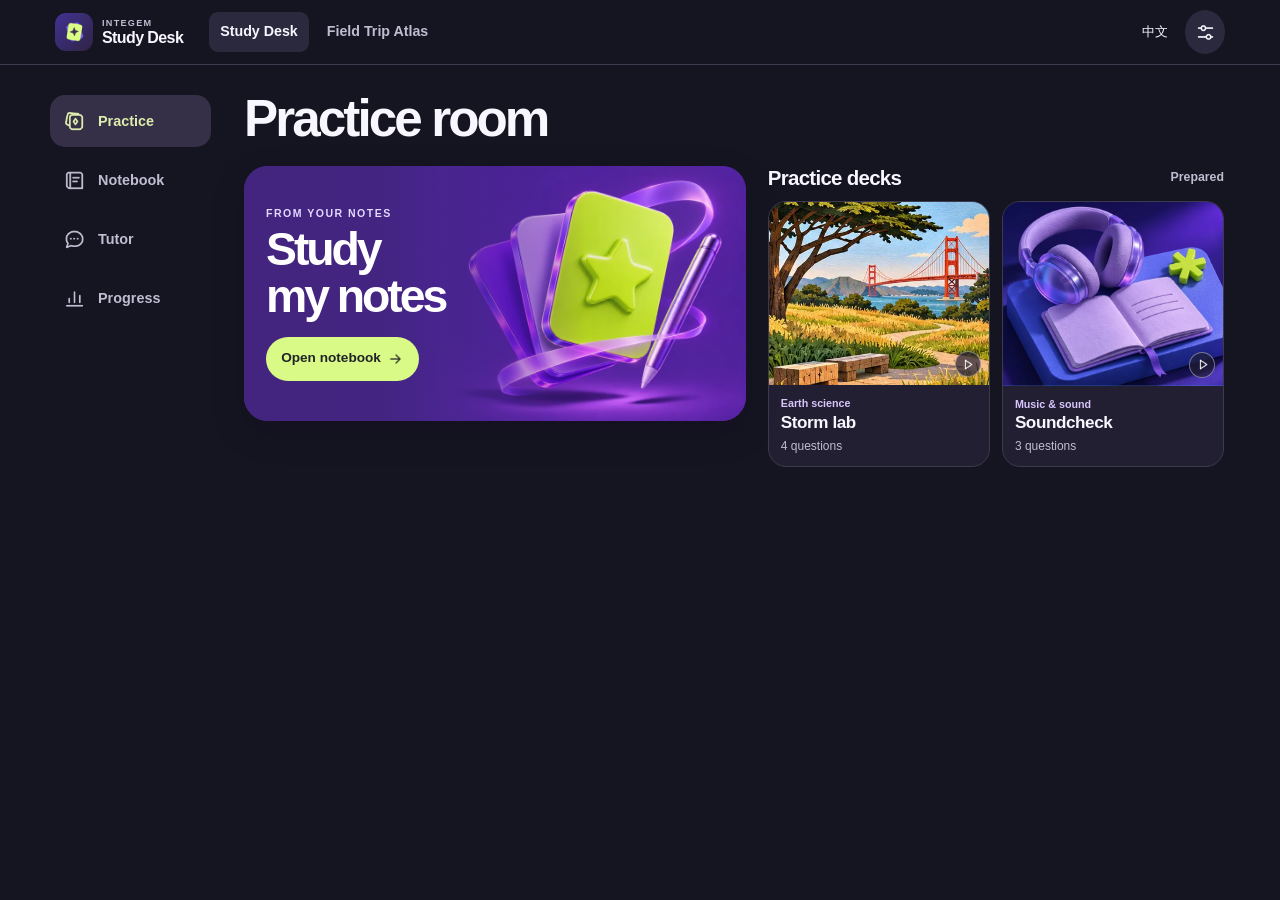
==== commit 5b1132ff: "Load the mobile notebook workspace from the Study Desk entry" ====
--- a/docs/study/index.html
+++ b/docs/study/index.html
@@ -14,8 +14,9 @@
   <link rel="manifest" href="../study.webmanifest">
   <link rel="stylesheet" href="../camp.css">
   <link rel="stylesheet" href="../mobile.css" data-app-style>
+  <link rel="stylesheet" href="../study-studio.css" data-study-studio>
   <script src="../config.js" defer></script>
-  <script type="module" src="../study.js?v=pocket1"></script>
+  <script type="module" src="../study.js?v=notebooks2"></script>
 </head>
 <body class="study">
   <header id="mast"></header>
--- a/docs/study-studio.css
+++ b/docs/study-studio.css
@@ -0,0 +1,166 @@
+.book-toolbar,
+.study-controls,
+.recall-rate,
+.context-switch {
+  display: grid;
+  gap: 0.65rem;
+}
+.book-toolbar {
+  grid-template-columns: minmax(0, 1fr) auto;
+  align-items: end;
+}
+.study .editor-panel,
+.study-block,
+.recall-page,
+.recall-face,
+.draft-cards,
+.draft-card,
+.recall-end {
+  display: grid;
+  gap: 0.85rem;
+}
+.study-block {
+  padding: 1.15rem 0 0.4rem;
+  border-top: 1px solid #49445c;
+}
+.study-block h2,
+.recall-face h2,
+.recall-answer p,
+.evidence-coach p {
+  margin: 0;
+}
+.study-block > p {
+  margin: 0;
+  color: var(--muted);
+}
+.study .notes-page,
+.recall-page {
+  max-width: 50rem;
+  margin-inline: auto;
+}
+.study-controls {
+  grid-template-columns: repeat(auto-fit, minmax(min(100%, 9rem), 1fr));
+}
+.study :is(input:not([type="checkbox"]), select, textarea) {
+  max-width: 100%;
+  min-width: 0;
+  font-size: 1rem;
+}
+.study :is(.note-tools, .actions) {
+  flex-wrap: wrap;
+}
+.study .book-toolbar select {
+  width: 100%;
+}
+.notebook-files,
+.draft-card,
+.evidence-coach {
+  padding: 1rem;
+  border: 1px solid #4b465c;
+  border-radius: 1rem;
+}
+.study summary {
+  cursor: pointer;
+}
+.notebook-files summary,
+.draft-card summary {
+  padding: 0.5rem 0;
+  font-weight: 650;
+}
+.notebook-files[open] > .stack,
+.draft-card[open] {
+  margin-top: 0.75rem;
+}
+.study .check-line {
+  display: flex;
+  align-items: center;
+  gap: 0.6rem;
+  min-height: 44px;
+  color: var(--accent);
+  font-weight: 700;
+}
+.check-line input {
+  width: 1.25rem;
+  height: 1.25rem;
+  accent-color: #c3adff;
+}
+.study .draft-card {
+  background: #242131;
+}
+.draft-card .field,
+.study .book-toolbar .field {
+  min-width: 0;
+}
+.study .recall-face {
+  padding: clamp(1.1rem, 4vw, 2rem);
+  background: linear-gradient(155deg, #333046, #211f31 58%);
+  border: 1px solid #514a69;
+  border-radius: 1.35rem;
+  gap: 1.2rem;
+}
+.recall-face h2 {
+  font-size: clamp(1.5rem, 4vw, 2.3rem);
+  line-height: 1.25;
+  overflow-wrap: anywhere;
+}
+.recall-answer {
+  padding: 1rem;
+  border-radius: 1rem;
+  background: #dad0ff;
+  color: #221c36;
+}
+.recall-answer p {
+  margin-top: 0.4rem;
+  font-size: 1.2rem;
+  font-weight: 650;
+}
+.recall-face blockquote {
+  margin: 0;
+  padding: 0.3rem 0 0.3rem 0.8rem;
+  border-left: 3px solid var(--accent);
+}
+.recall-rate,
+.context-switch {
+  grid-template-columns: 1fr 1fr;
+}
+.context-switch [aria-pressed="true"] {
+  border-color: var(--accent);
+  color: var(--accent);
+}
+.study mark {
+  background: #d9fa86;
+  color: #1e2515;
+  border-radius: 0.18rem;
+  padding: 0 0.1em;
+}
+.study button.history-open {
+  width: 100%;
+  text-align: start;
+  min-height: 3.6rem;
+  gap: 0.8rem;
+}
+.history-open > div {
+  min-width: 0;
+  overflow-wrap: anywhere;
+}
+.history-open .tag {
+  flex-shrink: 0;
+}
+.study .app-sheet .sheet-body {
+  overscroll-behavior: contain;
+}
+.study .focus-copy h2 {
+  overflow-wrap: break-word;
+}
+@media (max-width: 520px) {
+  .study .book-toolbar button,
+  .study .recall-rate button {
+    min-height: 44px;
+  }
+  .study .notes-page .editor-panel {
+    padding: 0.9rem;
+  }
+  .study .recall-page {
+    padding-bottom: 1rem;
+  }
+}
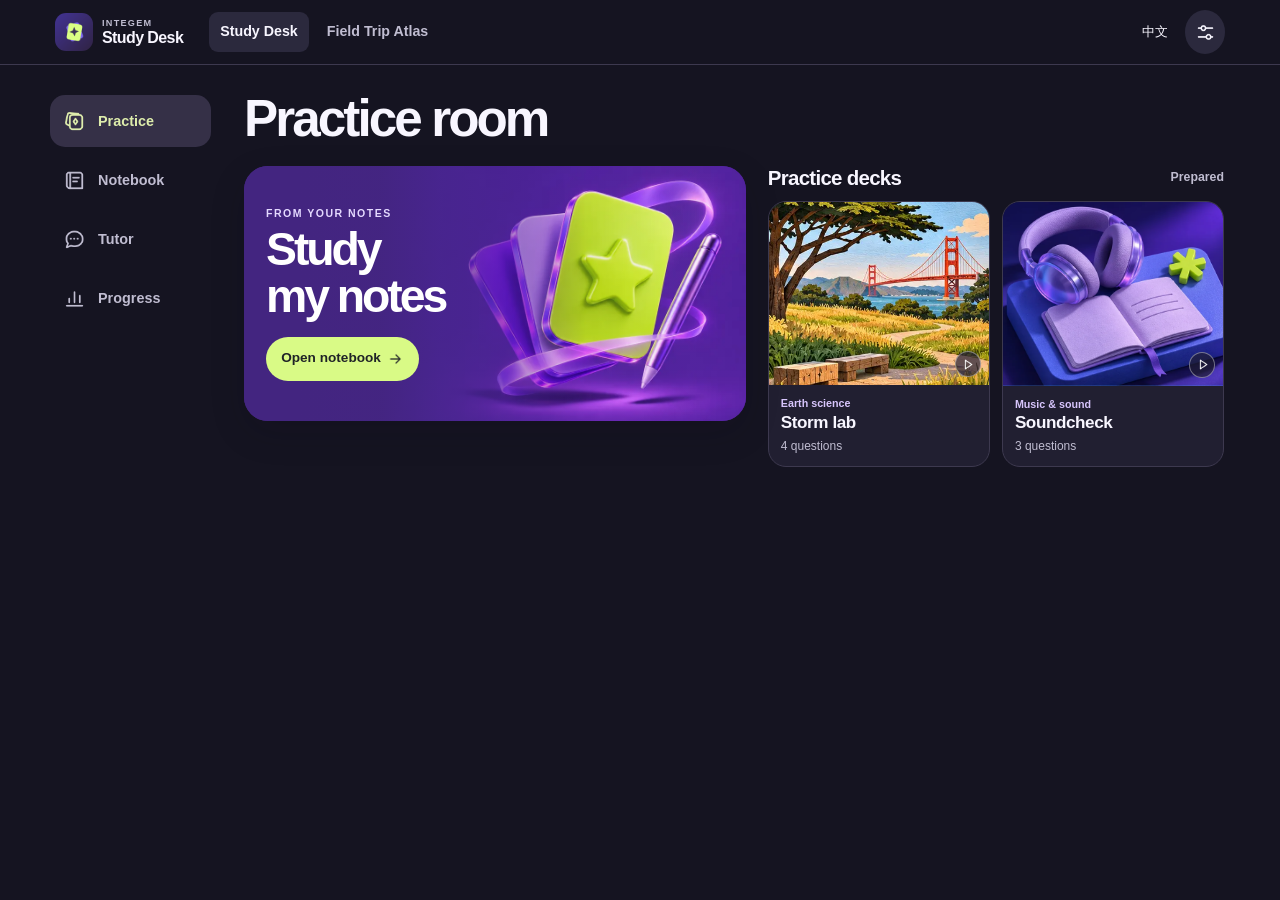
==== commit a805c847: "Release editable and portable study notebooks" ====
--- a/docs/study/index.html
+++ b/docs/study/index.html
@@ -16,7 +16,7 @@
   <link rel="stylesheet" href="../mobile.css" data-app-style>
   <link rel="stylesheet" href="../study-studio.css" data-study-studio>
   <script src="../config.js" defer></script>
-  <script type="module" src="../study.js?v=notebooks2"></script>
+  <script type="module" src="../study.js?v=subjects3"></script>
 </head>
 <body class="study">
   <header id="mast"></header>
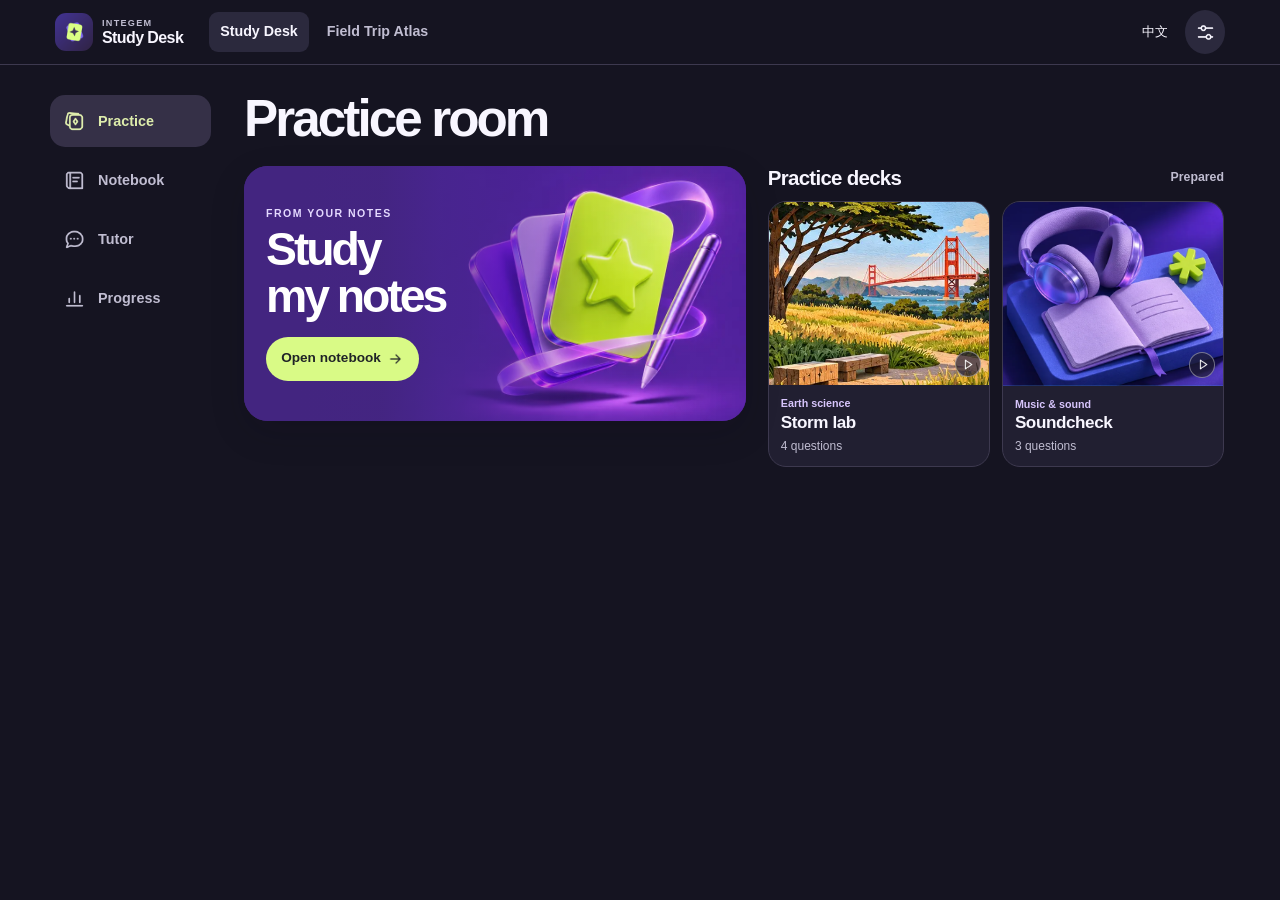
==== commit 97ec960f: "Load the Study Desk paper studio and generation styles" ====
--- a/docs/study/index.html
+++ b/docs/study/index.html
@@ -15,8 +15,10 @@
   <link rel="stylesheet" href="../camp.css">
   <link rel="stylesheet" href="../mobile.css" data-app-style>
   <link rel="stylesheet" href="../study-studio.css" data-study-studio>
+  <link rel="stylesheet" href="../generation.css" data-generation-style>
+  <link rel="stylesheet" href="../study-print.css" data-study-print>
   <script src="../config.js" defer></script>
-  <script type="module" src="../study.js?v=subjects3"></script>
+  <script type="module" src="../study.js?v=paper1"></script>
 </head>
 <body class="study">
   <header id="mast"></header>
--- a/docs/generation.css
+++ b/docs/generation.css
@@ -0,0 +1,142 @@
+.gen-dialog {
+  --glow-one: #c3a5ff;
+  --glow-two: #b5e5ff;
+  --glow-three: #dcff9f;
+  color: var(--ink, #f7f4ff);
+  background: var(--panel, #211f31);
+  border: 1px solid color-mix(in srgb, var(--ink) 20%, transparent);
+  border-radius: 24px;
+  padding: clamp(20px, 4vw, 32px);
+  width: min(27rem, calc(100vw - 2rem));
+  max-height: calc(100dvh - 3rem);
+  box-sizing: border-box;
+  box-shadow: 0 24px 80px #1113;
+  overflow: auto;
+  margin: auto;
+}
+.travel .gen-dialog {
+  --glow-one: #fcabb1;
+  --glow-two: #ffc882;
+  --glow-three: #b5dcd5;
+}
+.gen-dialog::backdrop {
+  background: rgb(20 18 32/0.66);
+}
+.gen-dialog h2 {
+  color: inherit;
+  font-size: clamp(1.55rem, 4vw, 1.95rem);
+  line-height: 1.14;
+  letter-spacing: -0.035em;
+  margin: 1em 0 0.35em;
+}
+.gen-stage {
+  font-size: 1rem;
+  min-height: 1.5em;
+  margin: 0.5em 0;
+  color: inherit;
+  font-weight: 650;
+}
+.gen-metrics {
+  display: flex;
+  align-items: center;
+  justify-content: space-between;
+  gap: 0.75rem;
+  min-height: 1.45rem;
+  font-variant-numeric: tabular-nums;
+  font-size: 0.875rem;
+  color: var(--muted);
+}
+.gen-warning {
+  font-size: 0.94rem;
+  line-height: 1.5;
+  border-top: 1px solid color-mix(in srgb, var(--ink) 20%, transparent);
+  padding-top: 0.95rem;
+  margin: 1rem 0;
+  color: var(--muted);
+}
+.gen-stop {
+  min-height: 44px;
+  width: 100%;
+}
+.gen-visual {
+  position: relative;
+  isolation: isolate;
+  overflow: hidden;
+  height: 5rem;
+  border-radius: 14px;
+  background: color-mix(in srgb, var(--glow-one) 14%, var(--panel));
+  display: grid;
+  place-items: center;
+}
+.gen-visual > i {
+  position: absolute;
+  inset: -42% 22% -32% -12%;
+  border-radius: 50%;
+  background: var(--glow-one);
+  filter: blur(24px);
+  opacity: 0.58;
+  animation: gen-cloud 4.2s ease-in-out infinite alternate;
+}
+.gen-visual > i:nth-child(2) {
+  background: var(--glow-two);
+  inset: -12% -18% -50% 48%;
+  animation-delay: -2s;
+}
+.gen-visual > i:nth-child(3) {
+  background: var(--glow-three);
+  inset: 40% 24% -66% 33%;
+  animation-delay: -1s;
+}
+.gen-page {
+  position: relative;
+  z-index: 1;
+  width: 52px;
+  height: 38px;
+  background: #faf8ff;
+  border: 1.5px solid #343045;
+  border-radius: 5px;
+  box-shadow: -4px 4px 0 -1px var(--glow-one), -4px 4px 0 0 #343045;
+  display: grid;
+  align-content: center;
+  gap: 4px;
+  padding: 0 7px;
+  transform: rotate(-5deg);
+}
+.gen-page b {
+  display: block;
+  background: #4f4566;
+  height: 2px;
+  transform-origin: left;
+  border-radius: 1px;
+  animation: gen-ink 2.2s ease-in-out infinite alternate;
+}
+.gen-page b:nth-child(2) {
+  width: 84%;
+  animation-delay: 0.22s;
+}
+.gen-page b:last-child {
+  width: 55%;
+  animation-delay: 0.44s;
+}
+@keyframes gen-cloud {
+  to {
+    transform: translateX(16%) scale(1.1);
+  }
+}
+@keyframes gen-ink {
+  0% {
+    transform: scaleX(0.3);
+    opacity: 0.55;
+  }
+  80%,
+  100% {
+    transform: scaleX(1);
+    opacity: 1;
+  }
+}
+@media (prefers-reduced-motion: reduce) {
+  .gen-visual > i,
+  .gen-page b {
+    animation: none;
+  }
+}
--- a/docs/study-print.css
+++ b/docs/study-print.css
@@ -0,0 +1,261 @@
+.paper-studio {
+  width: min(100%, 55rem);
+  margin: 0 auto;
+  padding: 1rem clamp(0.65rem, 3vw, 1.5rem) 3rem;
+}
+.paper-studio[hidden],
+body.paper-screen #app,
+body.paper-screen #mast {
+  display: none !important;
+}
+.paper-tools {
+  display: flex;
+  align-items: center;
+  justify-content: space-between;
+  gap: 0.5rem;
+  position: sticky;
+  top: 0;
+  z-index: 2;
+  background: var(--bg, #171622);
+  padding: 0.55rem 0;
+}
+.paper-tools h1 {
+  margin: 0;
+  font-size: clamp(1rem, 3.7vw, 1.65rem);
+}
+.paper-tools button {
+  min-height: 44px;
+  white-space: normal;
+}
+.paper-controls {
+  display: flex;
+  align-items: center;
+  gap: 1rem;
+  flex-wrap: wrap;
+  padding: 0.65rem 0 1rem;
+}
+.paper-controls:empty {
+  padding: 0;
+}
+.paper-check {
+  display: flex;
+  align-items: center;
+  gap: 0.6rem;
+  min-height: 44px;
+}
+.paper-check[hidden] {
+  display: none;
+}
+.paper-check input {
+  width: 1.15rem;
+  height: 1.15rem;
+}
+.paper-controls select {
+  max-width: 100%;
+}
+.paper-document {
+  color: #1b1c28;
+  background: #fff;
+  line-height: 1.45;
+  border-radius: 0.75rem;
+  overflow-wrap: anywhere;
+  font-family: Arial, Helvetica, sans-serif;
+  text-align: left;
+}
+.paper-section {
+  padding: clamp(1rem, 4vw, 2.25rem);
+  color: #1b1c28;
+  background: #fff;
+}
+.paper-heading {
+  border-bottom: 2px solid #1d2031;
+  margin: 0 0 1em;
+  padding: 0 0 0.7em;
+}
+.paper-heading h2 {
+  font: 700 clamp(1.3rem, 4vw, 1.9rem) / 1.18 Arial, Helvetica, sans-serif;
+  color: #101320;
+  margin: 0.18em 0;
+  overflow-wrap: anywhere;
+}
+.paper-heading p {
+  margin: 0;
+  font-size: 0.9rem;
+}
+.paper-heading p:first-child,
+.card-side > span {
+  font-size: 0.72rem;
+  font-weight: 700;
+  letter-spacing: 0.08em;
+}
+.paper-fields {
+  display: flex;
+  gap: 8%;
+  margin: 1em 0;
+  font-size: 0.95em;
+}
+.paper-fields span {
+  display: flex;
+  align-items: baseline;
+  gap: 0.6em;
+  flex: 1;
+}
+.paper-fields i {
+  flex: 1;
+  border-bottom: 1px solid #4c4d59;
+}
+.paper-directions {
+  margin: 1em 0;
+  font-size: 0.94em;
+}
+.paper-question {
+  margin: 1em 0 1.3em;
+  color: inherit;
+  break-inside: avoid;
+  page-break-inside: avoid;
+}
+.paper-question h3 {
+  color: #161722;
+  font-size: 1.03em;
+  line-height: 1.32;
+  margin: 0 0 0.48em;
+}
+.paper-choices {
+  list-style: none;
+  margin: 0.45em 0;
+  padding: 0;
+  display: grid;
+  gap: 0.3em;
+}
+.paper-choices li {
+  display: grid;
+  grid-template-columns: 1.6em minmax(0, 1fr);
+  gap: 0.1em;
+}
+.paper-write-line {
+  height: 1.6em;
+  border-bottom: 1px solid #777985;
+}
+.paper-question p,
+.paper-question blockquote,
+.card-side blockquote {
+  margin: 0.4em 0;
+}
+.key-choice {
+  font-weight: 700;
+}
+.paper-document blockquote {
+  color: #41434d;
+  border-left: 2px solid #8c8e98;
+  padding: 0.15em 0.55em;
+  font-size: 0.92em;
+}
+.fold-card {
+  display: grid;
+  grid-template-columns: repeat(2, minmax(0, 1fr));
+  border: 1px dashed #555a67;
+  margin: 0 0 0.6em;
+  break-inside: avoid;
+  page-break-inside: avoid;
+}
+.card-side {
+  padding: 0.65em;
+  min-height: 5.4em;
+  overflow-wrap: anywhere;
+}
+.card-side + .card-side {
+  border-left: 1px dashed #626672;
+}
+.card-side p {
+  color: #191a24;
+  font-size: 1em;
+  margin: 0.4em 0;
+}
+.recall-lines {
+  height: 3.2em;
+  border-bottom: 1px solid #777985;
+}
+.paper-notes {
+  white-space: pre-wrap;
+  overflow-wrap: anywhere;
+}
+.paper-section + .paper-section {
+  border-top: 4px double #5c5f69;
+}
+@media print {
+  @page {
+    size: auto;
+    margin: 14mm;
+  }
+  html:has(body.paper-screen),
+  body.paper-screen {
+    display: block !important;
+    width: auto !important;
+    height: auto !important;
+    min-height: 0 !important;
+    overflow: visible !important;
+    margin: 0 !important;
+    padding: 0 !important;
+    background: white !important;
+    color: black !important;
+  }
+  body.paper-screen > *:not(.paper-studio),
+  .paper-screen .paper-tools,
+  .paper-screen .paper-controls {
+    display: none !important;
+  }
+  body.paper-screen .paper-studio,
+  .paper-document,
+  .paper-section {
+    display: block;
+    width: auto;
+    max-width: none;
+    margin: 0;
+    padding: 0;
+    border: 0;
+    border-radius: 0;
+    box-shadow: none;
+    overflow: visible;
+    background: #fff;
+  }
+  .paper-document {
+    font-size: 11pt;
+    line-height: 1.4;
+  }
+  .paper-heading {
+    break-after: avoid-page;
+  }
+  .paper-heading h2 {
+    font-size: 18pt;
+  }
+  .paper-heading p:first-child,
+  .card-side > span {
+    font-size: 8.5pt;
+  }
+  .paper-directions {
+    font-size: 10pt;
+  }
+  .paper-section + .paper-section {
+    break-before: page;
+    page-break-before: always;
+    border: 0;
+  }
+  .fold-card {
+    display: table;
+    width: 100%;
+    table-layout: fixed;
+    border-collapse: collapse;
+    margin-bottom: 4mm;
+  }
+  .card-side {
+    display: table-cell;
+    width: 50%;
+    vertical-align: top;
+    height: 26mm;
+    padding: 3mm;
+  }
+  .paper-notes {
+    orphans: 2;
+    widows: 2;
+  }
+}
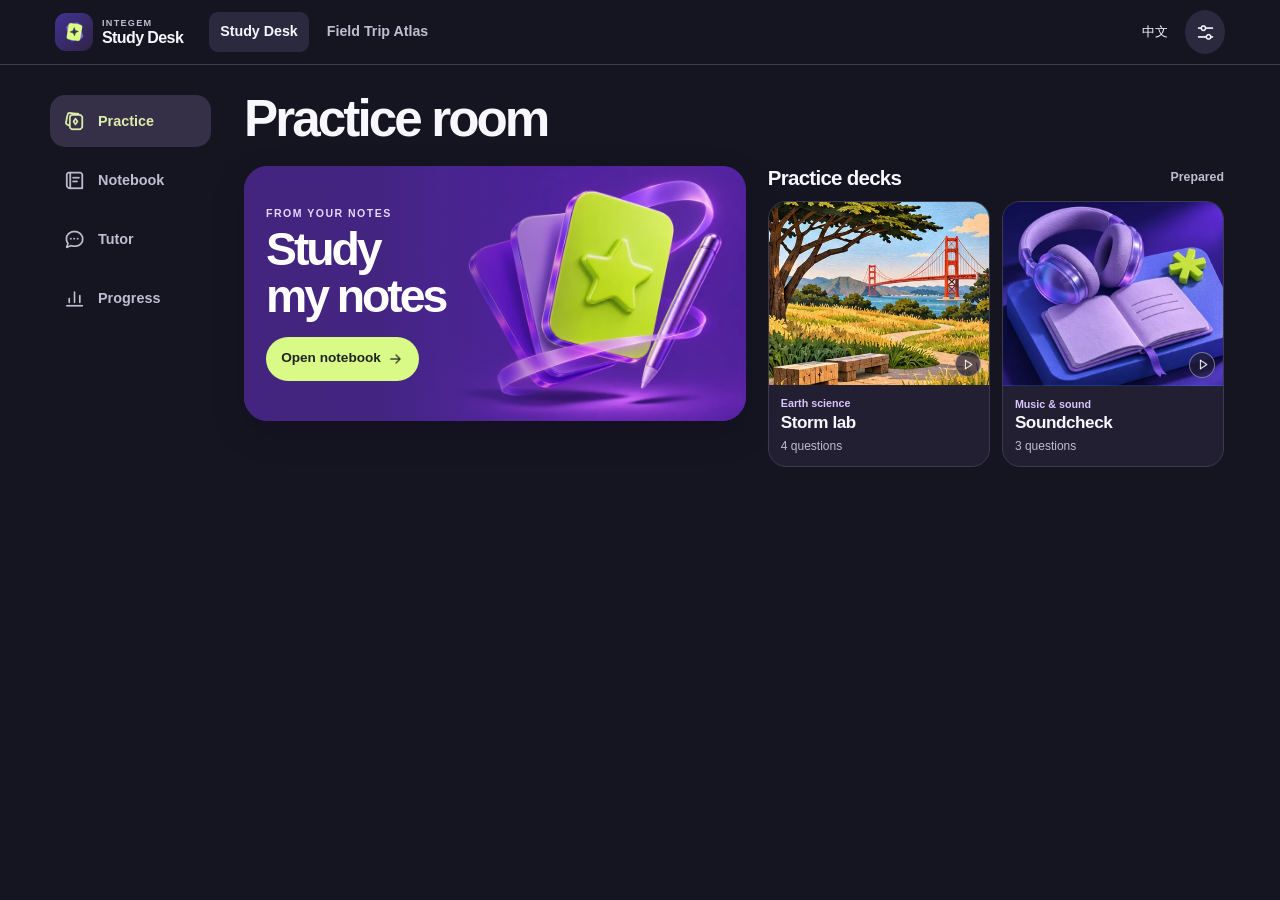
==== commit cda69e8c: "Remember classroom AI connections and build full mixed-format topic quizzes" ====
--- a/docs/study/index.html
+++ b/docs/study/index.html
@@ -14,11 +14,11 @@
   <link rel="manifest" href="../study.webmanifest">
   <link rel="stylesheet" href="../camp.css">
   <link rel="stylesheet" href="../mobile.css" data-app-style>
-  <link rel="stylesheet" href="../study-studio.css" data-study-studio>
+  <link rel="stylesheet" href="../study-studio.css?v=class2" data-study-studio>
   <link rel="stylesheet" href="../generation.css" data-generation-style>
   <link rel="stylesheet" href="../study-print.css" data-study-print>
-  <script src="../config.js" defer></script>
-  <script type="module" src="../study.js?v=paper1"></script>
+  <script src="../config.js?v=class2" defer></script>
+  <script type="module" src="../study.js?v=class2"></script>
 </head>
 <body class="study">
   <header id="mast"></header>
--- a/docs/study-studio.css
+++ b/docs/study-studio.css
@@ -164,3 +164,42 @@
     padding-bottom: 1rem;
   }
 }
+
+.question-head .question-type {
+  font-weight: 650;
+  font-size: 0.85rem;
+  color: var(--muted);
+}
+.options:has(.written-response) {
+  display: block;
+}
+.written-response {
+  display: block;
+  width: 100%;
+  max-width: 100%;
+  font-size: 1rem;
+  line-height: 1.5;
+}
+.rubric-check {
+  display: grid;
+  gap: 0.7rem;
+}
+.rubric-check h2,
+.rubric-check p {
+  margin: 0;
+}
+.rubric-item {
+  display: flex;
+  align-items: flex-start;
+  gap: 0.65rem;
+  min-height: 44px;
+  padding: 0.35rem 0;
+  line-height: 1.45;
+  cursor: pointer;
+}
+.rubric-item input {
+  width: 1.15rem;
+  height: 1.15rem;
+  flex: 0 0 auto;
+  margin: 0.18rem 0 0;
+}
